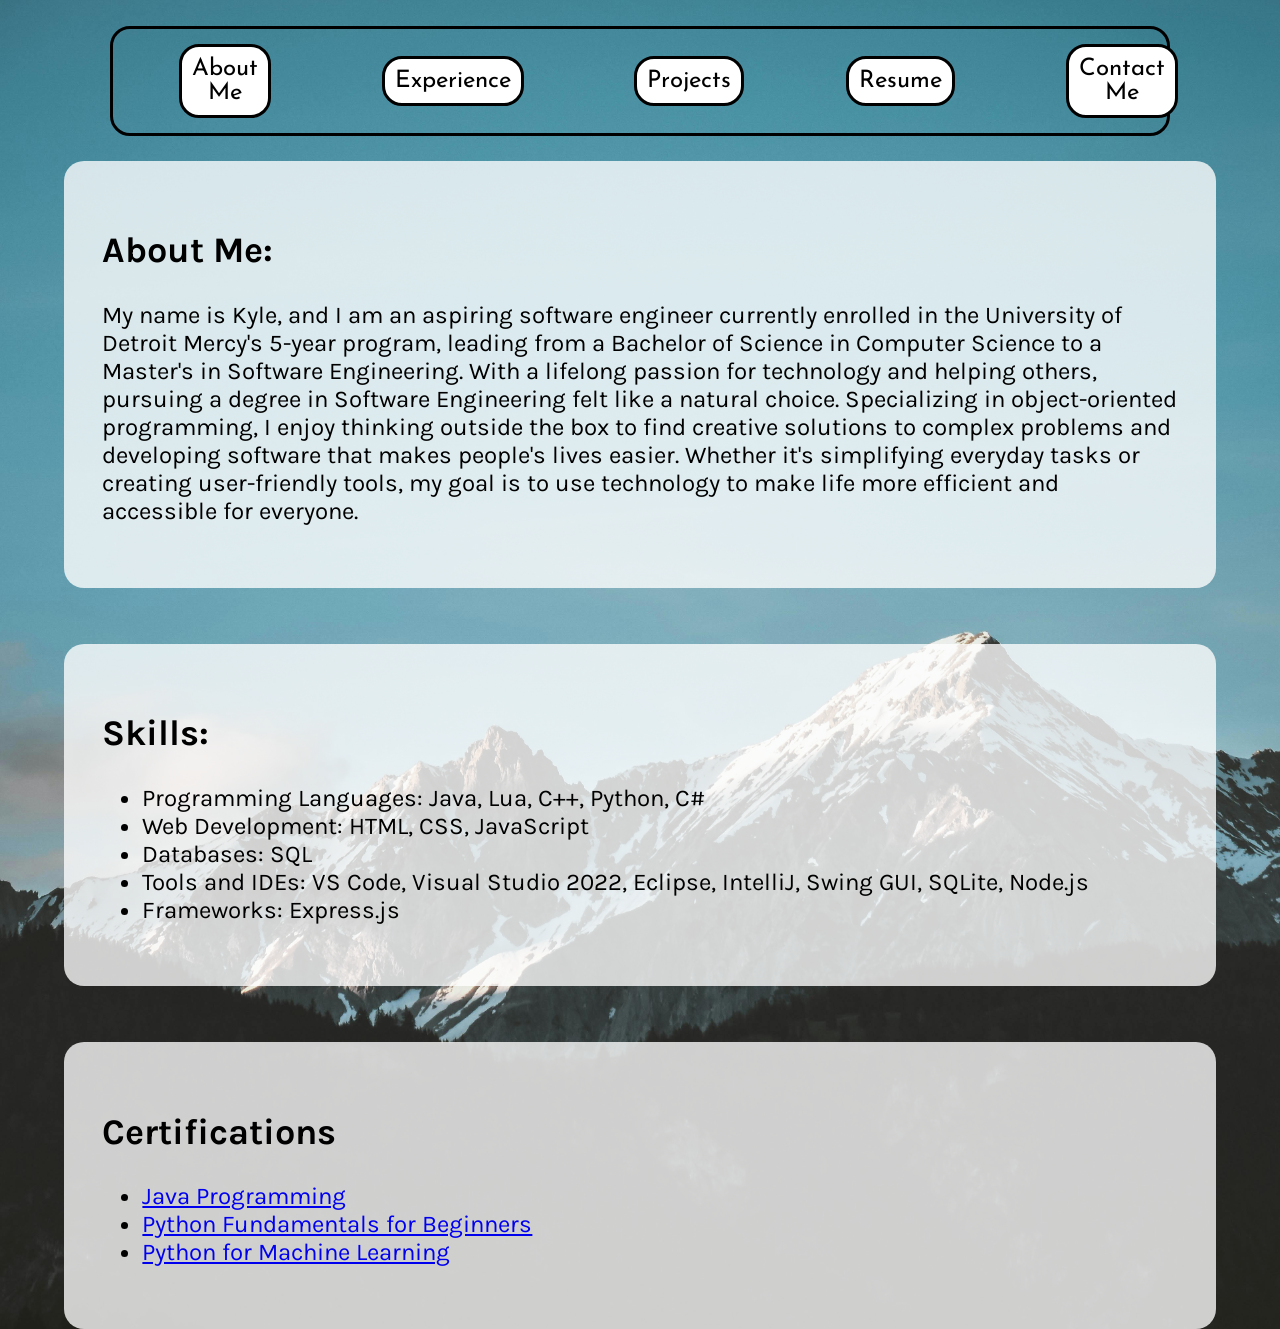
==== docs/index.html @ 84e95be5 "Updated skills section" ====
<!DOCTYPE html>
<html lang="en">
<head>
    <meta charset="UTF-8">
    <meta name="viewport" content="width=device-width, initial-scale=1.0">
    <title>Kyle Karasinski</title>
    <link rel="stylesheet" href="./CSS/formatting.css">

    <link rel="preconnect" href="https://fonts.googleapis.com">
    <link rel="preconnect" href="https://fonts.gstatic.com" crossorigin>
    <link href="https://fonts.googleapis.com/css2?family=Josefin+Sans:ital,wght@0,100..700;1,100..700&display=swap" rel="stylesheet">

    <link rel="preconnect" href="https://fonts.googleapis.com">
    <link rel="preconnect" href="https://fonts.gstatic.com" crossorigin>
    <link href="https://fonts.googleapis.com/css2?family=Karla:ital,wght@0,200..800;1,200..800&display=swap" rel="stylesheet">
</head>

    <body id="indexBody">

        <nav>
            <a id="fileLink" href="./index.html">About Me</a> &nbsp;
            <a id="fileLink" href="./HTML/experience.html">Experience</a> &nbsp;
            <a id="fileLink" href="./HTML/projects.html">Projects</a>
            <a id="fileLink" href="./HTML/resume.html">Resume</a> &nbsp;
            <a id="fileLink" href="./HTML/contact.html">Contact Me</a> &nbsp;
        </nav>

        <div id="aboutMe">
            <h2>About Me:</h2>
                <p id="aboutMeText">
                    My name is Kyle, and I am an aspiring software engineer currently enrolled in the University of Detroit Mercy's 5-year program,
                    leading from a Bachelor of Science in Computer Science to a Master's in Software Engineering. With a lifelong passion for technology
                    and helping others, pursuing a degree in Software Engineering felt like a natural choice. Specializing in object-oriented programming,
                    I enjoy thinking outside the box to find creative solutions to complex problems and developing software that makes people's lives easier. 
                    Whether it's simplifying everyday tasks or creating user-friendly tools, my goal is to use technology to make life more efficient and 
                    accessible for everyone.
                </p>
        </div>

        <br><br>

        <div id="skills">
            <h2>Skills:</h2>
                <ul>
                    <li>
                        Programming Languages: Java, Lua, C++, Python, C#
                    </li>
                    <li>
                        Web Development: HTML, CSS, JavaScript
                    </li>
                    <li>
                        Databases: SQL
                    </li>
                    <li>
                        Tools and IDEs: VS Code, Visual Studio 2022, Eclipse, IntelliJ, Swing GUI, SQLite, Node.js
                    </li>
                    <li>
                        Frameworks: Express.js
                    </li>
                </ul>
        </div>

        <br><br>

        <div id="certifications">
            <h2>Certifications</h2>
            <ul>
                <li><a href="./Assets/Documents/Certifications/Java Programming.pdf" target="_blank">Java Programming</a></li>
                <li><a href="./Assets/Documents/Certifications/Python - Fundamentals for Beginners.pdf" target="_blank">Python Fundamentals for Beginners</a></li>
                <li><a href="./Assets/Documents/Certifications/Python - Machine Learning.pdf" target="_blank">Python for Machine Learning</a></li>
            </ul>
        </div>

    </body>

</html>
---- docs/CSS/formatting.css ----
/* Body */
body {
    background-image: url('../Assets/Pictures/background.jpg');
    background-size: cover;
    background-position: center;
    font-family: 'Karla';
    font-size: 1.5rem;
    margin: 0;
    padding: 0;
}

/* Nav */
nav {
    font-family: 'Josefin Sans';
    width: 80%; /* Increase width for better responsiveness */
    text-align: center;
    border: 3px solid #000000;
    padding: 15px;
    margin: 2% auto; /* Center align the nav */
    border-radius: 20px;
    display: flex;           /* Enable flexbox layout */
    justify-content: space-evenly;  /* Evenly space the links */
    align-items: center;     /* Vertically center the links */
}

/* Links in nav */
#fileLink {
    border: 3px solid #000000;
    color: black;
    background-color: #ffffff;
    padding: 10px;
    margin-left: 5%;
    margin-right: 5%;
    border-radius: 20px;
    text-decoration: none;
    display: inline-block;   /* Make sure the links are inline elements */
}

/* Resume Section */
#resume {
    margin-left: 22.5%; /* Corrected margin */
}

#resume {
    width: 100%;         /* Makes the container take up full width of its parent */
    max-width: 1000px;   /* Ensures that the iframe doesn't get too large */
    margin: 0 auto;      /* Centers the container horizontally */
}

#resume iframe {
    width: 100%;         /* Makes the iframe take up the full width of its container */
    height: 100vh;       /* Makes the iframe height take up the full viewport height */
    border: none;        /* Removes the border around the iframe */
}

/* Video Element Styling */
video {
    width: 100%;        /* Make videos take up the full width of their container */
    max-width: 640px;   /* Set a max width to prevent videos from getting too large */
    height: auto;       /* Maintain aspect ratio */
    display: block;     /* Makes the video behave like a block-level element */
    margin-right: auto;    /* Center the video horizontally */
    border-radius: 10px; /* Optional: to add rounded corners to the video */
}


/* Main sections */
#contacts, #aboutMe, #skills, #certifications, #projects, #jobDesc {
    border-radius: 20px;
    background-color: rgba(255, 255, 255, 0.781);
    padding: 3%;
    margin-left: 5%; /* More margin for mobile */
    margin-right: 5%; /* More margin for mobile */
}

/* Media Queries for Mobile Devices */
@media screen and (max-width: 768px) {
    body {
        background-image: url('../Assets/Pictures/background.jpg');
        background-size: cover;
        background-position: center;
        font-family: 'Karla';
        font-size: 1.5rem;
        margin: 0;
        padding: 0;
    }

    /* Nav adjustments */
    nav {
        width: 95%; /* Use more width for smaller screens */
        margin-left: 2%;
        margin-right: 2%;
        flex-direction: column;  /* Stack the links vertically on small screens */
        align-items: flex-start; /* Align links to the left when stacked */
    }

    /* Adjust font size for readability */
    body {
        font-size: 1.2rem;
    }

    /* Make the sections more compact */
    #contacts, #aboutMe, #skills, #certifications, #projects, #jobDesc {
        margin-left: 5%;
        margin-right: 5%;
        padding: 4%;
    }

    /* Adjust links */
    #fileLink {
        padding: 8px;
        margin: 10px;
    }

    /* Adjust Resume Margin for Mobile */
    #resume {
        margin:0%;
    }
}
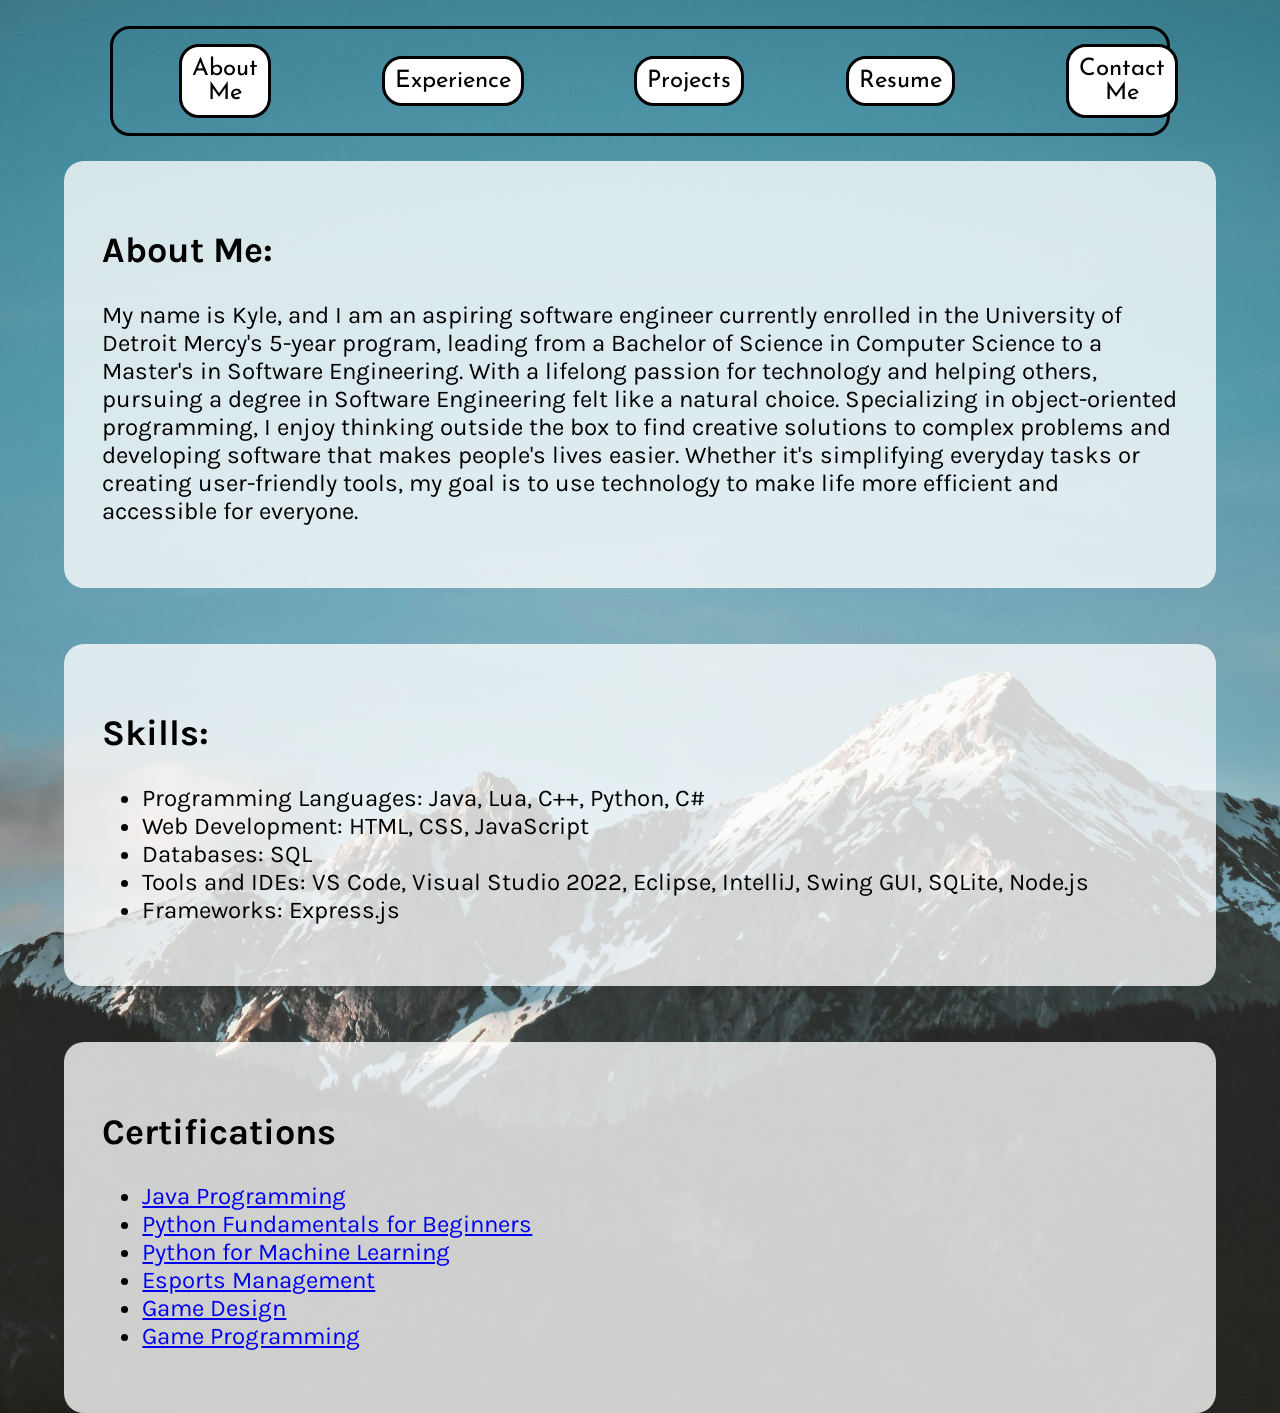
==== commit 399db993: "Fixed Certifications" ====
--- a/docs/index.html
+++ b/docs/index.html
@@ -68,6 +68,9 @@
                 <li><a href="./Assets/Documents/Certifications/Java Programming.pdf" target="_blank">Java Programming</a></li>
                 <li><a href="./Assets/Documents/Certifications/Python - Fundamentals for Beginners.pdf" target="_blank">Python Fundamentals for Beginners</a></li>
                 <li><a href="./Assets/Documents/Certifications/Python - Machine Learning.pdf" target="_blank">Python for Machine Learning</a></li>
+                <li><a href="./Assets/Documents/Certifications/HP - ESports Management.pdf" target="_blank">Esports Management</a></li>
+                <li><a href="./Assets/Documents/Certifications/HP - Game Design.pdf" target="_blank">Game Design</a></li>
+                <li><a href="./Assets/Documents/Certifications/HP - Game Programming.pdf" target="_blank">Game Programming</a></li>
             </ul>
         </div>
 
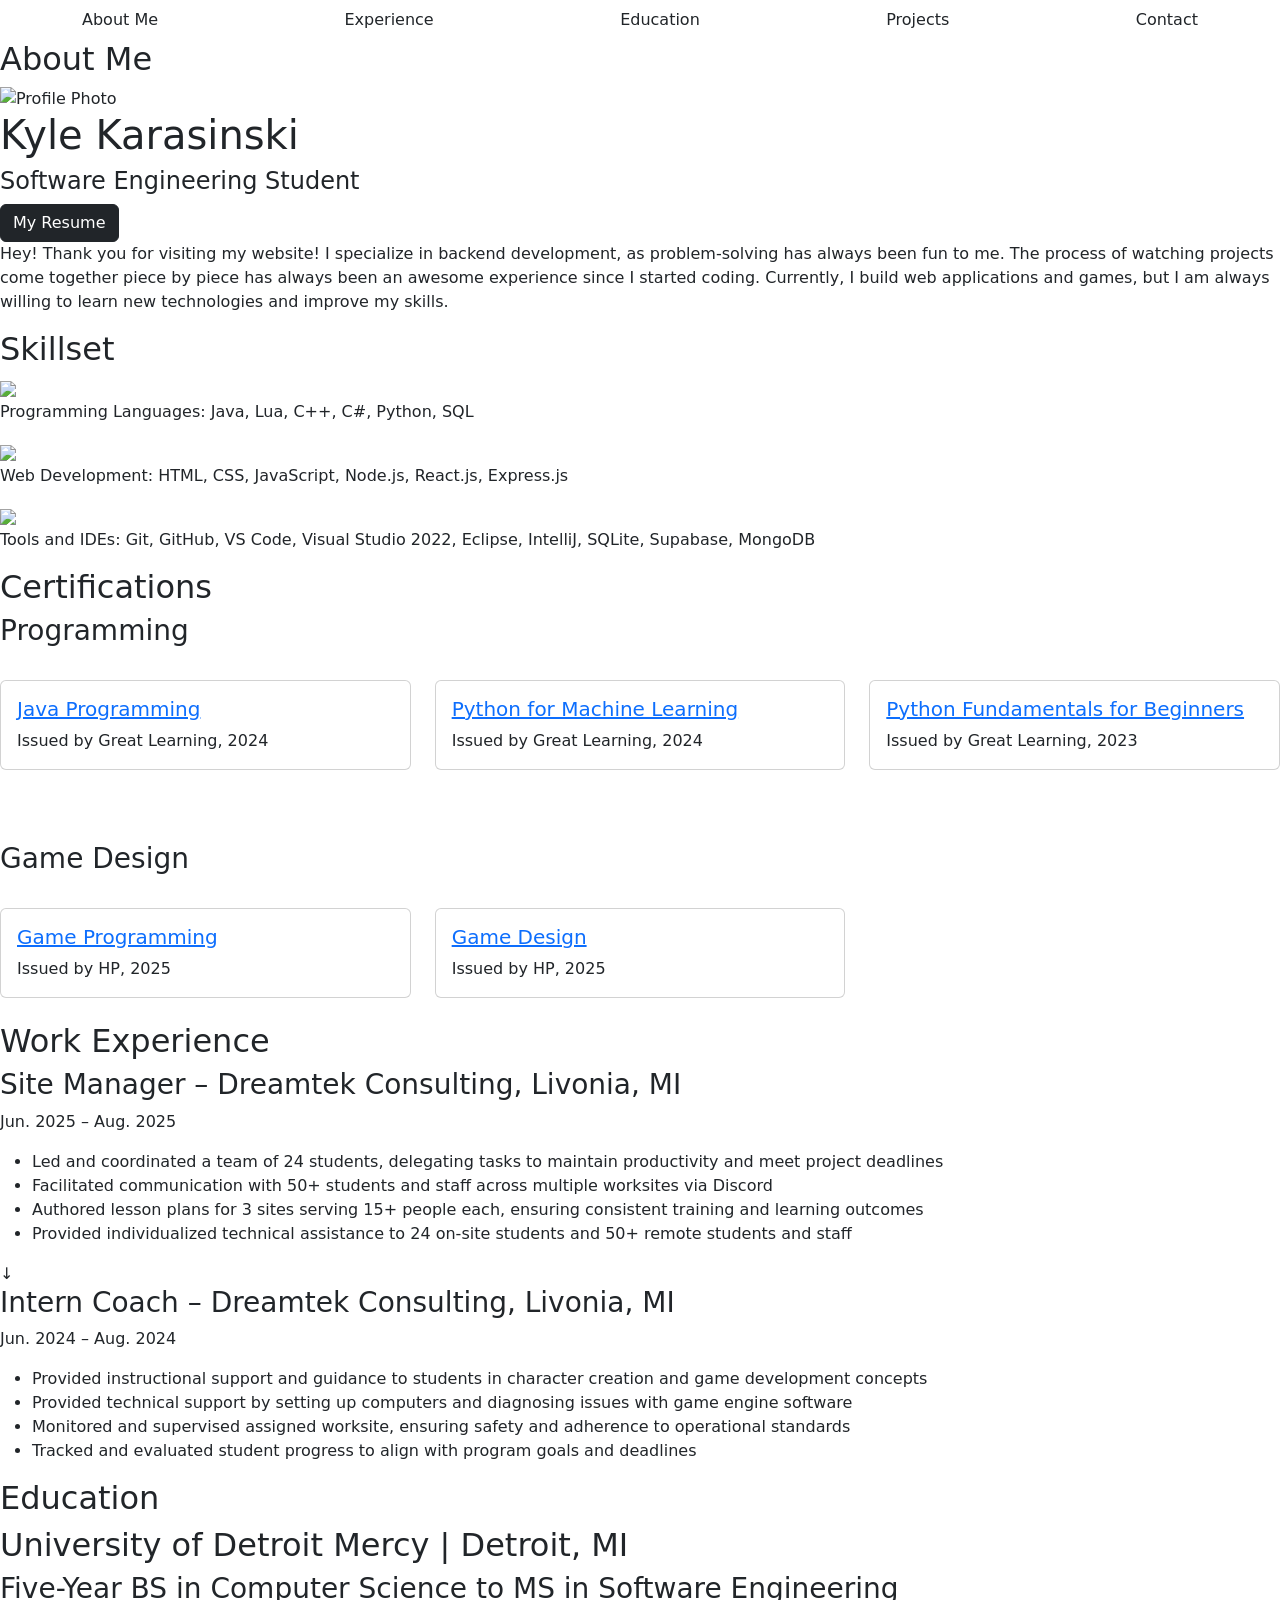
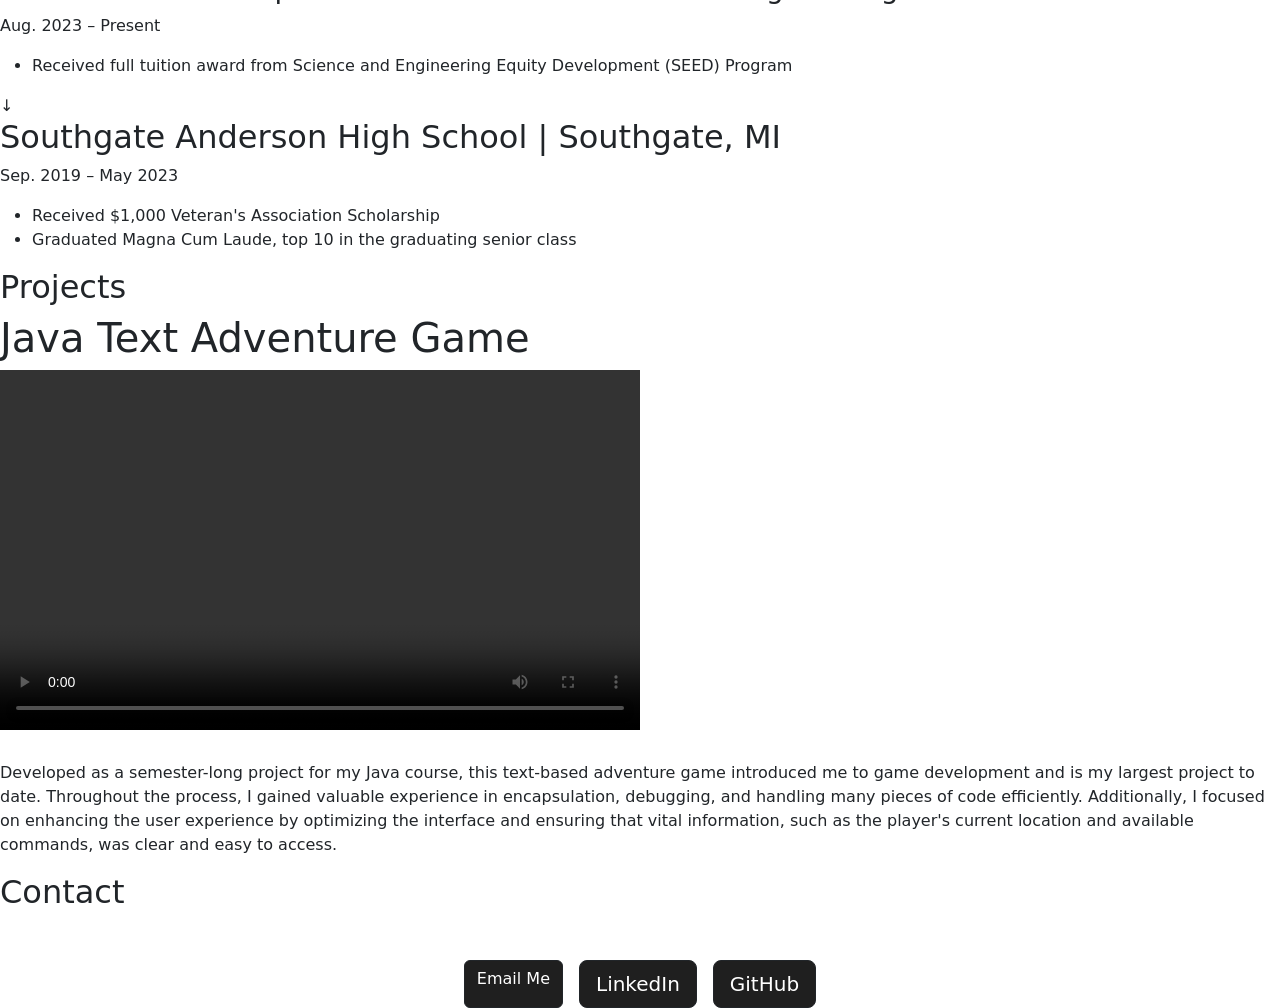
==== commit 41d02ed2: "updated index pos" ====
--- a/docs/index.html
+++ b/docs/index.html
@@ -1,79 +1,243 @@
-<!DOCTYPE html>
+<!doctype html>
 <html lang="en">
-<head>
-    <meta charset="UTF-8">
-    <meta name="viewport" content="width=device-width, initial-scale=1.0">
+  <head>
+    <meta charset="utf-8">
+    <meta name="viewport" content="width=device-width, initial-scale=1">
     <title>Kyle Karasinski</title>
-    <link rel="stylesheet" href="./CSS/formatting.css">
+
+    <link href="https://cdn.jsdelivr.net/npm/bootstrap@5.3.8/dist/css/bootstrap.min.css" rel="stylesheet">
+    <script src="https://cdn.jsdelivr.net/npm/bootstrap@5.3.8/dist/js/bootstrap.bundle.min.js"></script>
+ 
+    <link href="../CSS/style.css" rel="stylesheet">
+    <link href="../CSS/aboutme.css" rel="stylesheet">
+    <link href="../CSS/nav.css" rel="stylesheet">
+    <link href="../CSS/certifs.css" rel="stylesheet">
+    <link href="../CSS/experience.css" rel="stylesheet">
+    <link href="../CSS/projects.css" rel="stylesheet">
+    <link href="../CSS/education.css" rel="stylesheet">
+    <link href="../CSS/contact.css" rel="stylesheet">
 
     <link rel="preconnect" href="https://fonts.googleapis.com">
     <link rel="preconnect" href="https://fonts.gstatic.com" crossorigin>
-    <link href="https://fonts.googleapis.com/css2?family=Josefin+Sans:ital,wght@0,100..700;1,100..700&display=swap" rel="stylesheet">
-
-    <link rel="preconnect" href="https://fonts.googleapis.com">
-    <link rel="preconnect" href="https://fonts.gstatic.com" crossorigin>
-    <link href="https://fonts.googleapis.com/css2?family=Karla:ital,wght@0,200..800;1,200..800&display=swap" rel="stylesheet">
-</head>
-
-    <body id="indexBody">
-
-        <nav>
-            <a id="fileLink" href="./index.html">About Me</a> &nbsp;
-            <a id="fileLink" href="./HTML/experience.html">Experience</a> &nbsp;
-            <a id="fileLink" href="./HTML/projects.html">Projects</a>
-            <a id="fileLink" href="./HTML/resume.html">Resume</a> &nbsp;
-            <a id="fileLink" href="./HTML/contact.html">Contact Me</a> &nbsp;
+    <link href="https://fonts.googleapis.com/css2?family=Cabin:ital,wght@0,400..700;1,400..700&display=swap" rel="stylesheet">
+  </head>
+
+  <body>
+    <header>
+
+      <div id="navDiv">
+        <nav class="navbar">
+            <div class="container">
+                <a class="nav-link" href="#aboutMeDiv">About Me</a>
+                <a class="nav-link" href="#jobHeader">Experience</a>
+                <a class="nav-link" href="#educationHeader">Education</a>
+                <a class="nav-link" href="#projectsHeader">Projects</a>
+                <a class="nav-link" href="#contactHeader">Contact</a>
+            </div>
         </nav>
 
-        <div id="aboutMe">
-            <h2>About Me:</h2>
-                <p id="aboutMeText">
-                    My name is Kyle, and I am an aspiring software engineer currently enrolled in the University of Detroit Mercy's 5-year program,
-                    leading from a Bachelor of Science in Computer Science to a Master's in Software Engineering. With a lifelong passion for technology
-                    and helping others, pursuing a degree in Software Engineering felt like a natural choice. Specializing in object-oriented programming,
-                    I enjoy thinking outside the box to find creative solutions to complex problems and developing software that makes people's lives easier. 
-                    Whether it's simplifying everyday tasks or creating user-friendly tools, my goal is to use technology to make life more efficient and 
-                    accessible for everyone.
-                </p>
-        </div>
-
-        <br><br>
-
-        <div id="skills">
-            <h2>Skills:</h2>
-                <ul>
-                    <li>
-                        Programming Languages: Java, Lua, C++, Python, C#
-                    </li>
-                    <li>
-                        Web Development: HTML, CSS, JavaScript
-                    </li>
-                    <li>
-                        Databases: SQL
-                    </li>
-                    <li>
-                        Tools and IDEs: VS Code, Visual Studio 2022, Eclipse, IntelliJ, Swing GUI, SQLite, Node.js
-                    </li>
-                    <li>
-                        Frameworks: Express.js
-                    </li>
-                </ul>
-        </div>
-
-        <br><br>
-
-        <div id="certifications">
-            <h2>Certifications</h2>
-            <ul>
-                <li><a href="./Assets/Documents/Certifications/Java Programming.pdf" target="_blank">Java Programming</a></li>
-                <li><a href="./Assets/Documents/Certifications/Python - Fundamentals for Beginners.pdf" target="_blank">Python Fundamentals for Beginners</a></li>
-                <li><a href="./Assets/Documents/Certifications/Python - Machine Learning.pdf" target="_blank">Python for Machine Learning</a></li>
-                <li><a href="./Assets/Documents/Certifications/HP - ESports Management.pdf" target="_blank">Esports Management</a></li>
-                <li><a href="./Assets/Documents/Certifications/HP - Game Design.pdf" target="_blank">Game Design</a></li>
-                <li><a href="./Assets/Documents/Certifications/HP - Game Programming.pdf" target="_blank">Game Programming</a></li>
-            </ul>
-        </div>
-
-    </body>
-
+      </div>
+    </header>
+
+    <div id="aboutMeDiv">
+        <h2 id="aboutMeHeader" class="sectionHeader">About Me</h2>
+            <div class="profile">
+                <img src="../Assets/Images/sparkz_pika_pfp.jpg" alt="Profile Photo" class="profile-img">
+
+                <div class="profile-info">
+                    <div class="profile-text">
+                        <h1>Kyle Karasinski</h1>
+                        <h4>Software Engineering Student</h4>
+                    </div>
+                    <div class="profile-button">
+                        <a href="../Assets/Documents/Kyle Karasinski - Resume.pdf" class="btn btn-dark" target="_blank">My Resume</a>
+                    </div>
+                </div>
+            </div>
+
+
+        <p class="bio">
+            Hey! Thank you for visiting my website! I specialize in backend development, as problem-solving has always been fun to me. The process of
+            watching projects come together piece by piece has always been an awesome experience since I started coding. Currently, I build web applications and games,
+            but I am always willing to learn new technologies and improve my skills.
+        </p>
+
+        <h2 class="subHeader">Skillset</h2>
+
+        <div id="skillsDiv">
+
+            <div class="skill">
+                <div class="clipart-circle">
+                    <img src="../Assets/Images/pc.svg" class="clipart-img">
+                </div>
+                <div class="skill-text">
+                    <p>Programming Languages: Java, Lua, C++, C#, Python, SQL</p>
+                </div>
+            </div>
+
+            <div class="skill">
+                <div class="clipart-circle">
+                    <img src="../Assets/Images/monitor.svg" class="clipart-img">
+                </div>
+                <div class="skill-text">
+                    <p>Web Development: HTML, CSS, JavaScript, Node.js, React.js, Express.js</p>
+                </div>
+            </div>
+
+            <div class="skill">
+                <div class="clipart-circle">
+                    <img src="../Assets/Images/tools.svg" class="clipart-img">
+                </div>
+                <div class="skill-text">
+                    <p>Tools and IDEs: Git, GitHub, VS Code, Visual Studio 2022, Eclipse, IntelliJ, SQLite, Supabase, MongoDB</p>
+                </div>
+            </div>
+
+        </div>
+
+        <h2 class="subHeader">Certifications</h2>
+
+        <div id="certifsDiv">
+          <h3>Programming</h3>
+          <br>
+          <div class="row">
+          <div class="col-md-4 mb-4">
+              <div class="card">
+              <div class="card-body">
+                  <h5 class="card-title"><a id="certLink" href="../Assets/Documents/Certifications/Java Programming.pdf">Java Programming</a></h5>
+                  <p class="card-text">Issued by Great Learning, 2024</p>
+              </div>
+              </div>
+          </div>
+          
+          <div class="col-md-4 mb-4">
+              <div class="card">
+              <div class="card-body">
+                  <h5 class="card-title"><a id="certLink" href="../Assets/Documents/Certifications/Python - Machine Learning.pdf">Python for Machine Learning</a></h5>
+                  <p class="card-text">Issued by Great Learning, 2024</p>
+              </div>
+              </div>
+          </div>
+
+          <div class="col-md-4 mb-4">
+              <div class="card">
+              <div class="card-body">
+                  <h5 class="card-title"><a id="certLink" href="../Assets/Documents/Certifications/Python - Fundamentals for Beginners.pdf">Python Fundamentals for Beginners</a></h5>
+                  <p class="card-text">Issued by Great Learning, 2023</p>
+              </div>
+              </div>
+          </div>
+          </div>
+
+          <br><br>
+          
+          <h3>Game Design</h3>
+          <br>
+          <div class="row">
+          <div class="col-md-4 mb-4">
+              <div class="card">
+              <div class="card-body">
+                  <h5 class="card-title"><a id="certLink" href="../Assets/Documents/Certifications/HP - Game Programming.pdf">Game Programming</a></h5>
+                  <p class="card-text">Issued by HP, 2025</p>
+              </div>
+              </div>
+          </div>
+
+          <div class="col-md-4 mb-4">
+              <div class="card">
+              <div class="card-body">
+                  <h5 class="card-title"><a id="certLink" href="../Assets/Documents/Certifications/HP - Game Design.pdf">Game Design</a></h5>
+                  <p class="card-text">Issued by HP, 2025</p>
+              </div>
+              </div>
+          </div>
+
+          </div>
+      </div>
+
+      <h2 id="jobHeader" class="sectionHeader">Work Experience</h2>
+       <div id="jobsTimeline">
+
+            <div class="job">
+                <h3>Site Manager – Dreamtek Consulting, Livonia, MI</h3>
+                <p class="job-date">Jun. 2025 – Aug. 2025</p>
+                <ul>
+                <li>Led and coordinated a team of 24 students, delegating tasks to maintain productivity and meet project deadlines</li>
+                <li>Facilitated communication with 50+ students and staff across multiple worksites via Discord</li>
+                <li>Authored lesson plans for 3 sites serving 15+ people each, ensuring consistent training and learning outcomes</li>
+                <li>Provided individualized technical assistance to 24 on-site students and 50+ remote students and staff</li>
+                </ul>
+            </div>
+            <div class="arrow">↓</div>
+
+            <div class="job">
+                <h3>Intern Coach – Dreamtek Consulting, Livonia, MI</h3>
+                <p class="job-date">Jun. 2024 – Aug. 2024</p>
+                <ul>
+                <li>Provided instructional support and guidance to students in character creation and game development concepts</li>
+                <li>Provided technical support by setting up computers and diagnosing issues with game engine software</li>
+                <li>Monitored and supervised assigned worksite, ensuring safety and adherence to operational standards</li>
+                <li>Tracked and evaluated student progress to align with program goals and deadlines</li>
+                </ul>
+            </div>
+
+        </div>
+
+        <h2 id="educationHeader" class="sectionHeader">Education</h2>
+       <div id="educationTimeline">
+            <div class="school">
+                <h2>University of Detroit Mercy | Detroit, MI</h2>
+                <h3>Five-Year BS in Computer Science to MS in Software Engineering</h3>
+                <p class="education-date">Aug. 2023 – Present</p>
+                <ul>
+                    <li>Received full tuition award from Science and Engineering Equity Development (SEED) Program</li>
+                </ul>
+            </div>
+            <div class="arrow">↓</div>
+
+            <div class="school">
+                <h2>Southgate Anderson High School | Southgate, MI</h2>
+                <p class="education-date">Sep. 2019 – May 2023</p>
+                <ul>
+                    <li>Received $1,000 Veteran's Association Scholarship</li>
+                    <li>Graduated Magna Cum Laude, top 10 in the graduating senior class</li>
+                </ul>
+            </div>
+        </div>
+
+    </div>
+
+    <h2 id="projectsHeader" class="sectionHeader">Projects</h2>
+        
+    <div id="projectsDiv">
+        <div class="project">
+        <h1 class="subHeader">Java Text Adventure Game</h1>
+            <video width="640" height="360" controls>
+                <source src="../Assets/Videos/Text-Based Adventure Game Demo (Using Swing GUI).mp4" type="video/mp4">
+                Your browser does not support the video tag.
+            </video>
+            
+            <br><br>
+            <p>
+                Developed as a semester-long project for my Java course, this text-based adventure game introduced me to game development and is my 
+                largest project to date. Throughout the process, I gained valuable experience in encapsulation, debugging, and handling many pieces of code efficiently. 
+                Additionally, I focused on enhancing the user experience by optimizing the interface and ensuring that vital information, such as the player's current location
+                and available commands, was clear and easy to access.
+            </p>
+
+        </div>
+
+    </div>
+
+    <h2 id="contactHeader" class="sectionHeader">Contact</h2>
+
+    <div id="contactDiv" class="container mt-5">
+        <div class="d-flex flex-wrap gap-3 mt-3 justify-content-center">
+            <a style="background-color: #1f1f1f;" href="mailto:karasinskikyle@gmail.com" class="btn btn-dark dtn-lg" target="_blank">Email Me</a>
+            <a style="background-color: #1f1f1f;" href="https://www.linkedin.com/in/kyle-karasinski" class="btn btn-dark btn-lg" target="_blank">LinkedIn</a>
+            <a style="background-color: #1f1f1f;" href="https://github.com/kylekarasinski" class="btn btn-dark btn-lg" target="_blank">GitHub</a>
+        </div>
+    </div>
+
+  </body>
 </html>
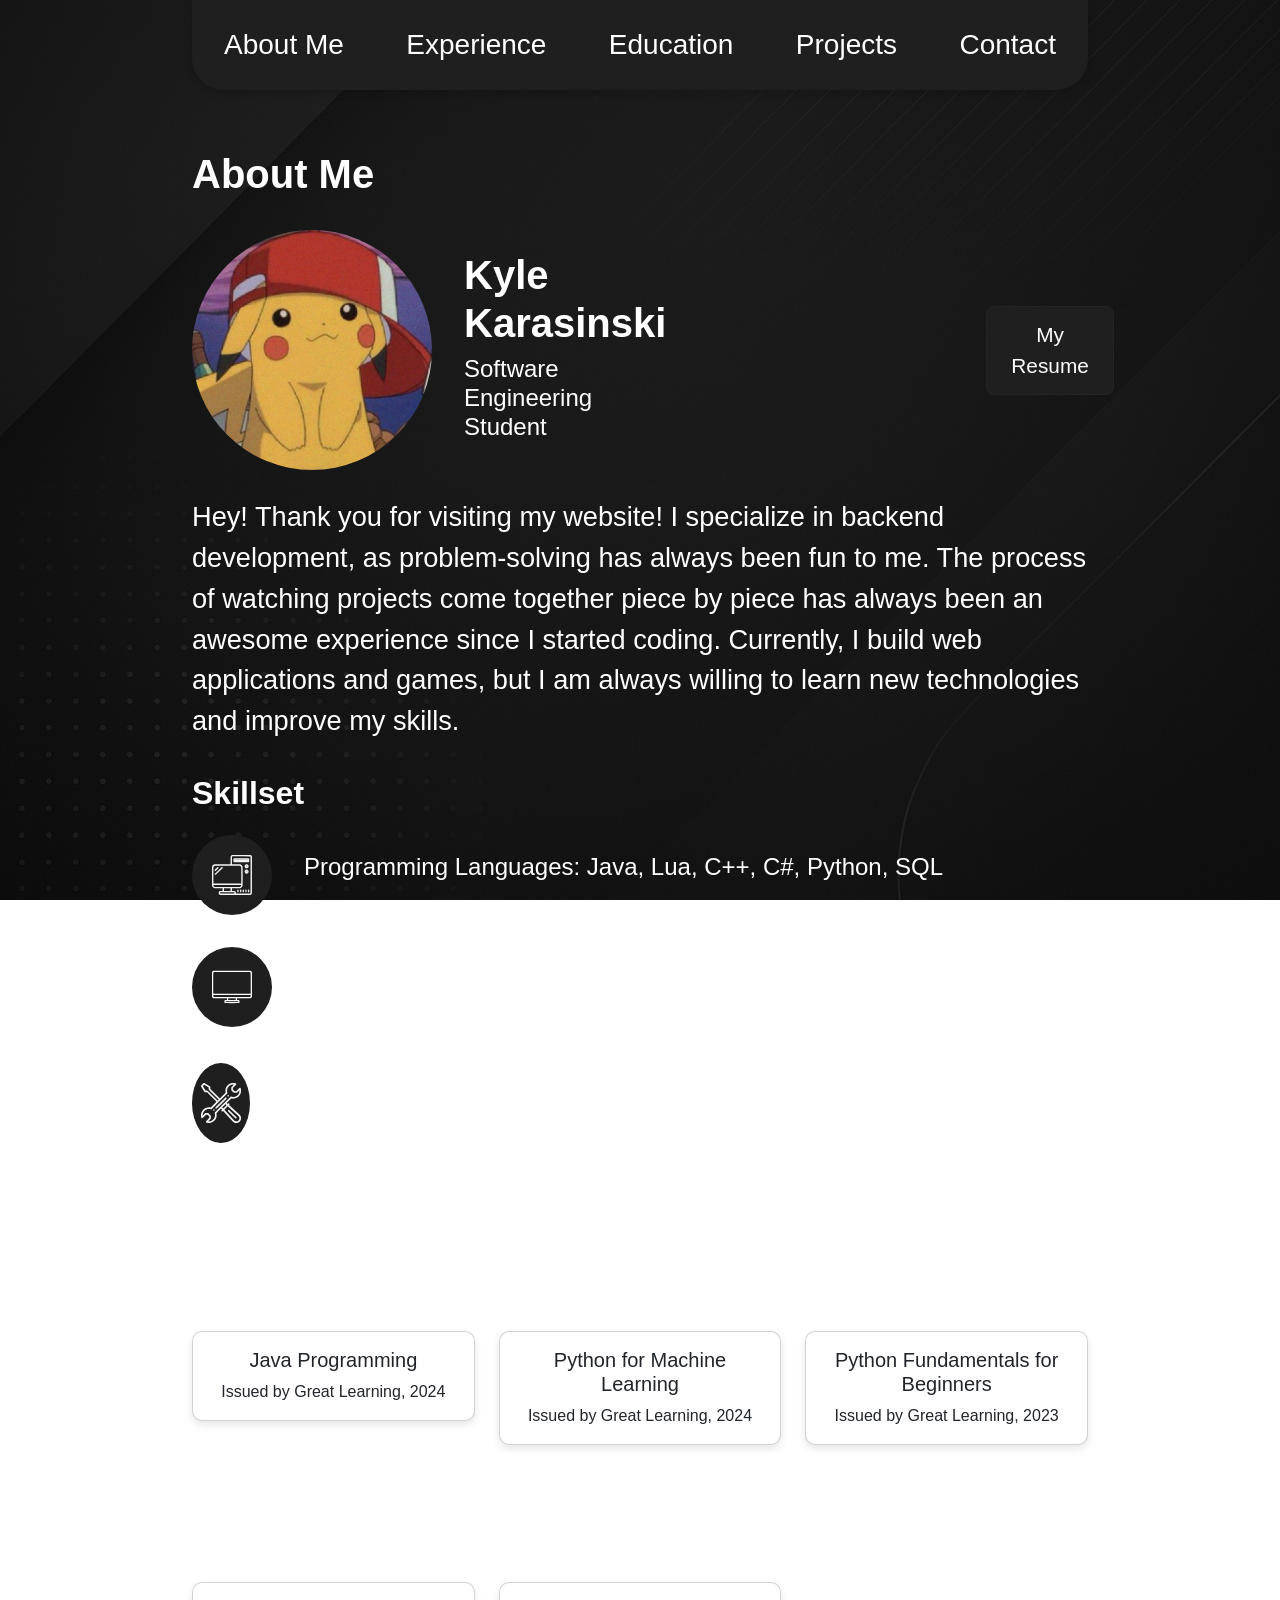
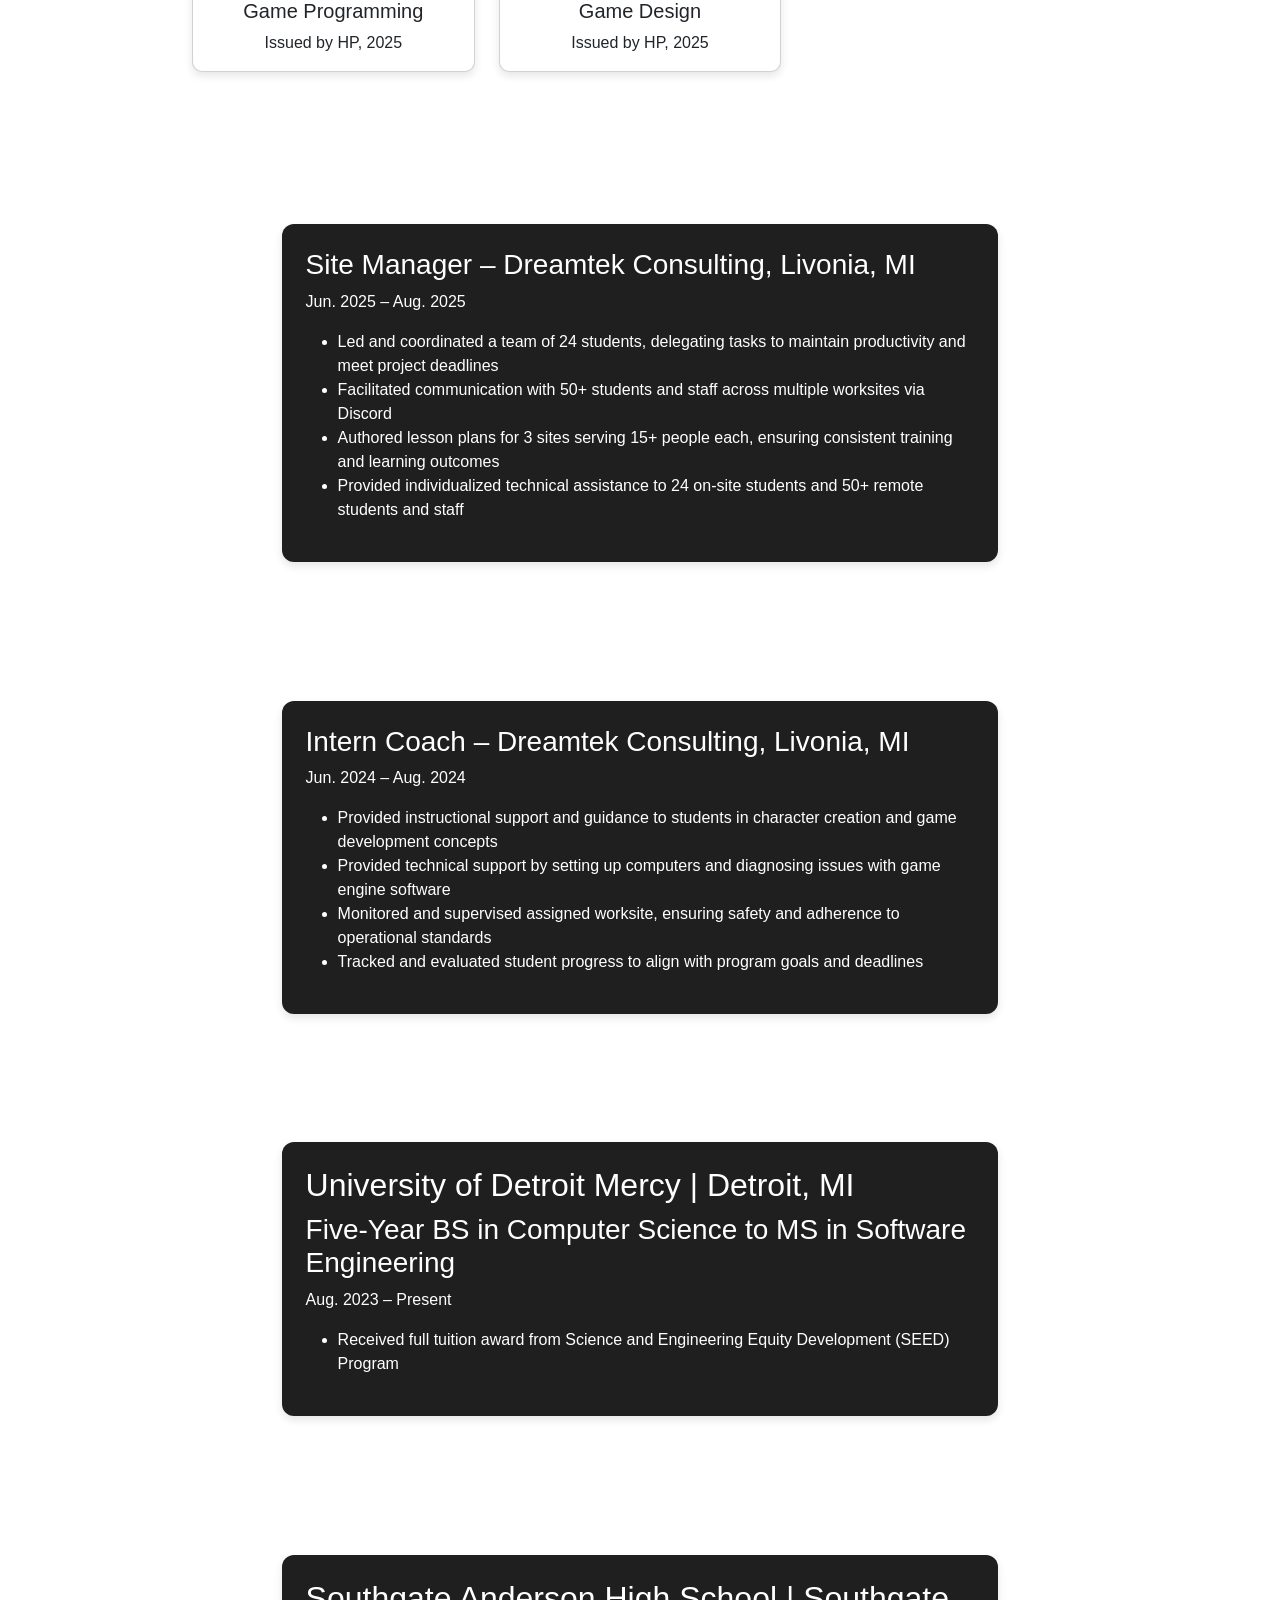
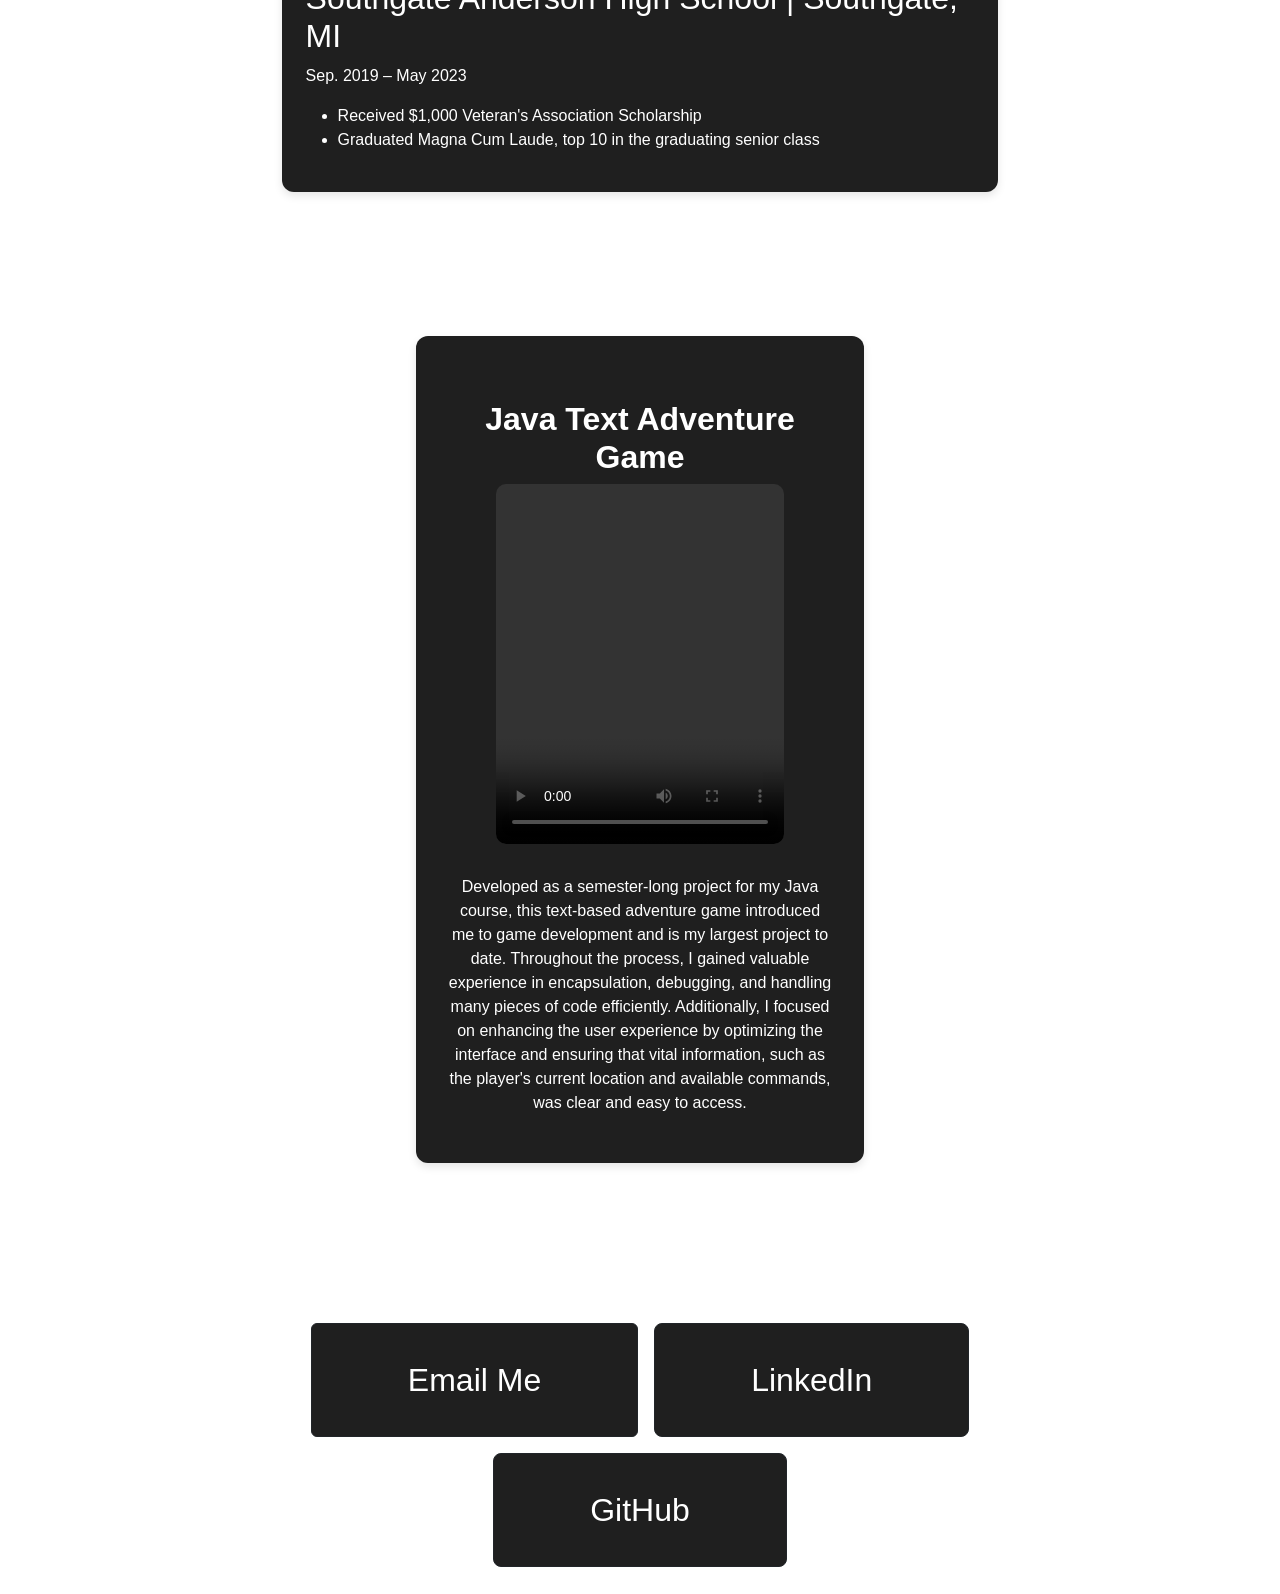
==== commit 7037d1b7: "Fixed pathing issues" ====
--- a/docs/index.html
+++ b/docs/index.html
@@ -8,14 +8,14 @@
     <link href="https://cdn.jsdelivr.net/npm/bootstrap@5.3.8/dist/css/bootstrap.min.css" rel="stylesheet">
     <script src="https://cdn.jsdelivr.net/npm/bootstrap@5.3.8/dist/js/bootstrap.bundle.min.js"></script>
  
-    <link href="../CSS/style.css" rel="stylesheet">
-    <link href="../CSS/aboutme.css" rel="stylesheet">
-    <link href="../CSS/nav.css" rel="stylesheet">
-    <link href="../CSS/certifs.css" rel="stylesheet">
-    <link href="../CSS/experience.css" rel="stylesheet">
-    <link href="../CSS/projects.css" rel="stylesheet">
-    <link href="../CSS/education.css" rel="stylesheet">
-    <link href="../CSS/contact.css" rel="stylesheet">
+    <link href="./CSS/style.css" rel="stylesheet">
+    <link href="./CSS/aboutme.css" rel="stylesheet">
+    <link href="./CSS/nav.css" rel="stylesheet">
+    <link href="./CSS/certifs.css" rel="stylesheet">
+    <link href="./CSS/experience.css" rel="stylesheet">
+    <link href="./CSS/projects.css" rel="stylesheet">
+    <link href="./CSS/education.css" rel="stylesheet">
+    <link href="./CSS/contact.css" rel="stylesheet">
 
     <link rel="preconnect" href="https://fonts.googleapis.com">
     <link rel="preconnect" href="https://fonts.gstatic.com" crossorigin>
@@ -42,7 +42,7 @@
     <div id="aboutMeDiv">
         <h2 id="aboutMeHeader" class="sectionHeader">About Me</h2>
             <div class="profile">
-                <img src="../Assets/Images/sparkz_pika_pfp.jpg" alt="Profile Photo" class="profile-img">
+                <img src="./Assets/Images/sparkz_pika_pfp.jpg" alt="Profile Photo" class="profile-img">
 
                 <div class="profile-info">
                     <div class="profile-text">
@@ -50,7 +50,7 @@
                         <h4>Software Engineering Student</h4>
                     </div>
                     <div class="profile-button">
-                        <a href="../Assets/Documents/Kyle Karasinski - Resume.pdf" class="btn btn-dark" target="_blank">My Resume</a>
+                        <a href="./Assets/Documents/Kyle Karasinski - Resume.pdf" class="btn btn-dark" target="_blank">My Resume</a>
                     </div>
                 </div>
             </div>
@@ -68,7 +68,7 @@
 
             <div class="skill">
                 <div class="clipart-circle">
-                    <img src="../Assets/Images/pc.svg" class="clipart-img">
+                    <img src="./Assets/Images/pc.svg" class="clipart-img">
                 </div>
                 <div class="skill-text">
                     <p>Programming Languages: Java, Lua, C++, C#, Python, SQL</p>
@@ -77,7 +77,7 @@
 
             <div class="skill">
                 <div class="clipart-circle">
-                    <img src="../Assets/Images/monitor.svg" class="clipart-img">
+                    <img src="./Assets/Images/monitor.svg" class="clipart-img">
                 </div>
                 <div class="skill-text">
                     <p>Web Development: HTML, CSS, JavaScript, Node.js, React.js, Express.js</p>
@@ -86,7 +86,7 @@
 
             <div class="skill">
                 <div class="clipart-circle">
-                    <img src="../Assets/Images/tools.svg" class="clipart-img">
+                    <img src="./Assets/Images/tools.svg" class="clipart-img">
                 </div>
                 <div class="skill-text">
                     <p>Tools and IDEs: Git, GitHub, VS Code, Visual Studio 2022, Eclipse, IntelliJ, SQLite, Supabase, MongoDB</p>
@@ -104,7 +104,7 @@
           <div class="col-md-4 mb-4">
               <div class="card">
               <div class="card-body">
-                  <h5 class="card-title"><a id="certLink" href="../Assets/Documents/Certifications/Java Programming.pdf">Java Programming</a></h5>
+                  <h5 class="card-title"><a id="certLink" href="./Assets/Documents/Certifications/Java Programming.pdf">Java Programming</a></h5>
                   <p class="card-text">Issued by Great Learning, 2024</p>
               </div>
               </div>
@@ -113,7 +113,7 @@
           <div class="col-md-4 mb-4">
               <div class="card">
               <div class="card-body">
-                  <h5 class="card-title"><a id="certLink" href="../Assets/Documents/Certifications/Python - Machine Learning.pdf">Python for Machine Learning</a></h5>
+                  <h5 class="card-title"><a id="certLink" href="./Assets/Documents/Certifications/Python - Machine Learning.pdf">Python for Machine Learning</a></h5>
                   <p class="card-text">Issued by Great Learning, 2024</p>
               </div>
               </div>
@@ -122,7 +122,7 @@
           <div class="col-md-4 mb-4">
               <div class="card">
               <div class="card-body">
-                  <h5 class="card-title"><a id="certLink" href="../Assets/Documents/Certifications/Python - Fundamentals for Beginners.pdf">Python Fundamentals for Beginners</a></h5>
+                  <h5 class="card-title"><a id="certLink" href="./Assets/Documents/Certifications/Python - Fundamentals for Beginners.pdf">Python Fundamentals for Beginners</a></h5>
                   <p class="card-text">Issued by Great Learning, 2023</p>
               </div>
               </div>
@@ -137,7 +137,7 @@
           <div class="col-md-4 mb-4">
               <div class="card">
               <div class="card-body">
-                  <h5 class="card-title"><a id="certLink" href="../Assets/Documents/Certifications/HP - Game Programming.pdf">Game Programming</a></h5>
+                  <h5 class="card-title"><a id="certLink" href="./Assets/Documents/Certifications/HP - Game Programming.pdf">Game Programming</a></h5>
                   <p class="card-text">Issued by HP, 2025</p>
               </div>
               </div>
@@ -146,7 +146,7 @@
           <div class="col-md-4 mb-4">
               <div class="card">
               <div class="card-body">
-                  <h5 class="card-title"><a id="certLink" href="../Assets/Documents/Certifications/HP - Game Design.pdf">Game Design</a></h5>
+                  <h5 class="card-title"><a id="certLink" href="./Assets/Documents/Certifications/HP - Game Design.pdf">Game Design</a></h5>
                   <p class="card-text">Issued by HP, 2025</p>
               </div>
               </div>
@@ -213,7 +213,7 @@
         <div class="project">
         <h1 class="subHeader">Java Text Adventure Game</h1>
             <video width="640" height="360" controls>
-                <source src="../Assets/Videos/Text-Based Adventure Game Demo (Using Swing GUI).mp4" type="video/mp4">
+                <source src="./Assets/Videos/Text-Based Adventure Game Demo (Using Swing GUI).mp4" type="video/mp4">
                 Your browser does not support the video tag.
             </video>
             
--- a/docs/CSS/style.css
+++ b/docs/CSS/style.css
@@ -0,0 +1,51 @@
+body {
+    font-family: "Cabin", sans-serif;
+    color: white;
+    background-image: url("../Assets/Images/bg.png");
+    background-size: cover;
+    background-repeat: no-repeat;
+    background-attachment: fixed;
+    background-position: center;
+    margin-left: 15%;
+    margin-right: 15%;
+}
+
+.sectionHeader {
+    font-size: 2.5rem;
+    font-weight: 700;
+    margin-top: 3rem;
+    margin-bottom: 2rem;
+}
+
+.subHeader {
+    font-size: 2rem;
+    font-weight: 600;
+    margin-top: 2rem;
+}
+
+.profile-button .btn {
+    transition: all 0.3s ease;
+    border-radius: 0.5rem;
+    padding: 0.75rem 1.5rem;
+}
+
+.profile-button .btn:hover {
+    transform: scale(1.1);
+    background-color: #1f1f1f;
+    color: white;
+}
+
+.clipart-circle {
+    width: 80px;
+    height: 80px;
+    border-radius: 50%;
+    background-color: #1f1f1f;
+    display: flex;
+    justify-content: center;
+    align-items: center;
+}
+
+.clipart-img {
+    width: 40px;
+    height: 40px;
+}
--- a/docs/CSS/aboutme.css
+++ b/docs/CSS/aboutme.css
@@ -0,0 +1,78 @@
+#aboutMeDiv {
+    padding-top: 2.5%;
+}
+
+.profile {
+    display: flex;
+    align-items: center;
+    gap: 2rem;
+}
+
+.profile-img {
+    width: 15rem;
+    height: 15rem;
+    border-radius: 50%;
+    object-fit: cover;
+}
+
+.profile-info {
+    display: flex;
+    align-items: center;
+    gap: 20rem;
+}
+
+.profile-text {
+    display: flex;
+    flex-direction: column;
+}
+
+.profile-text h1 {
+    font-size: 2.5rem;
+    font-weight: 700;
+}
+
+.profile-text h4 {
+    font-size: 1.5rem;
+    font-weight: 500;
+    color: #ffffff;
+}
+
+.profile-button a {
+    font-size: 1.3rem;
+    padding: 0.75rem 1.5rem;
+    background-color: #1f1f1f;
+}
+
+.bio {
+    padding-top: 3%;
+    font-size: 1.7rem;
+}
+
+#skillsDiv {
+    margin-top: 2.5%;
+    display: flex;
+    flex-direction: column;
+    gap: 2rem;
+    align-items: flex-start;
+}
+
+.skill {
+    display: flex;
+    align-items: center;
+    gap: 2rem;
+    font-size: 1.5rem;
+}
+
+#certifsDiv {
+    margin-top: 3rem;
+    text-align: center;
+}
+
+#certLink {
+    text-decoration: none;
+    color: #212529;
+}
+
+#certLink:hover {
+    text-decoration: underline;
+}
--- a/docs/CSS/nav.css
+++ b/docs/CSS/nav.css
@@ -0,0 +1,27 @@
+#navDiv {
+    background-color: #1f1f1f;
+    padding: 1rem 0;
+    position: fixed;
+    top: 0;
+    width: 70%;
+    z-index: 1000;
+    border-radius: 0 0 2rem 2rem;
+    box-shadow: 0 2px 10px rgba(0, 0, 0, 0.2);
+}
+
+.nav-link {
+    color: white !important;
+    font-size: 1.75rem;
+    margin: 0 1.25rem;
+    text-decoration: none;
+    transition: color 0.3s ease, transform 0.2s ease;
+}
+
+.nav-link:hover {
+    color: #adb5bd !important;
+    transform: scale(1.15);
+}
+
+body {
+    padding-top: 80px;
+}
--- a/docs/CSS/experience.css
+++ b/docs/CSS/experience.css
@@ -0,0 +1,29 @@
+.arrow {
+    padding-bottom: 3%;
+}
+
+.card {
+    border-radius: 10px;
+    box-shadow: 0 4px 8px rgba(0,0,0,0.1);
+    transition: transform 0.3s;
+}
+
+.card:hover {
+    transform: translateY(-5px);
+}
+
+#jobsTimeline {
+    display: flex;
+    flex-direction: column;
+    align-items: center;
+    gap: 2rem;
+    margin-top: 2rem;
+}
+
+.job {
+    background-color: #1f1f1f;
+    border-radius: 12px;
+    padding: 1.5rem;
+    width: 80%;
+    box-shadow: 0 4px 8px rgba(0,0,0,0.1);
+}
--- a/docs/CSS/projects.css
+++ b/docs/CSS/projects.css
@@ -0,0 +1,22 @@
+#projectsDiv {
+    display: flex;
+    flex-direction: column;
+    align-items: center;
+    gap: 3rem;
+    margin-top: 3rem;
+}
+
+.project {
+    width: 50%;
+    text-align: center;
+    background-color: #1f1f1f;
+    border-radius: 12px;
+    padding: 2rem;
+    box-shadow: 0 4px 8px rgba(0,0,0,0.1);
+}
+
+.project video {
+    border-radius: 10px;
+    width: 75%;
+    max-width: 640px;
+}
--- a/docs/CSS/education.css
+++ b/docs/CSS/education.css
@@ -0,0 +1,25 @@
+#educationTimeline {
+    display: flex;
+    flex-direction: column;
+    align-items: center;
+    gap: 2rem;
+    margin-top: 2rem;
+}
+
+.school {
+    background-color: #1f1f1f;
+    border-radius: 12px;
+    padding: 1.5rem;
+    width: 80%;
+    box-shadow: 0 4px 8px rgba(0,0,0,0.1);
+}
+
+.education-date {
+    color: #ffffff;
+    font-weight: 500;
+}
+
+.arrow {
+    font-size: 2rem;
+    color: #ffffff;
+}
--- a/docs/CSS/contact.css
+++ b/docs/CSS/contact.css
@@ -0,0 +1,21 @@
+#contactDiv {
+    display: flex;
+    justify-content: center;
+    align-items: center;
+    margin-top: 2rem;
+    margin-bottom: 3%;
+}
+
+#contactDiv .btn {
+    font-size: 2rem;
+    padding: 2rem 6rem;
+    transition: all .3 ease;
+}
+
+#contactDiv .btn:hover {
+    transform: scale(1.1);
+}
+
+#contactDiv a {
+    text-decoration: none;
+}
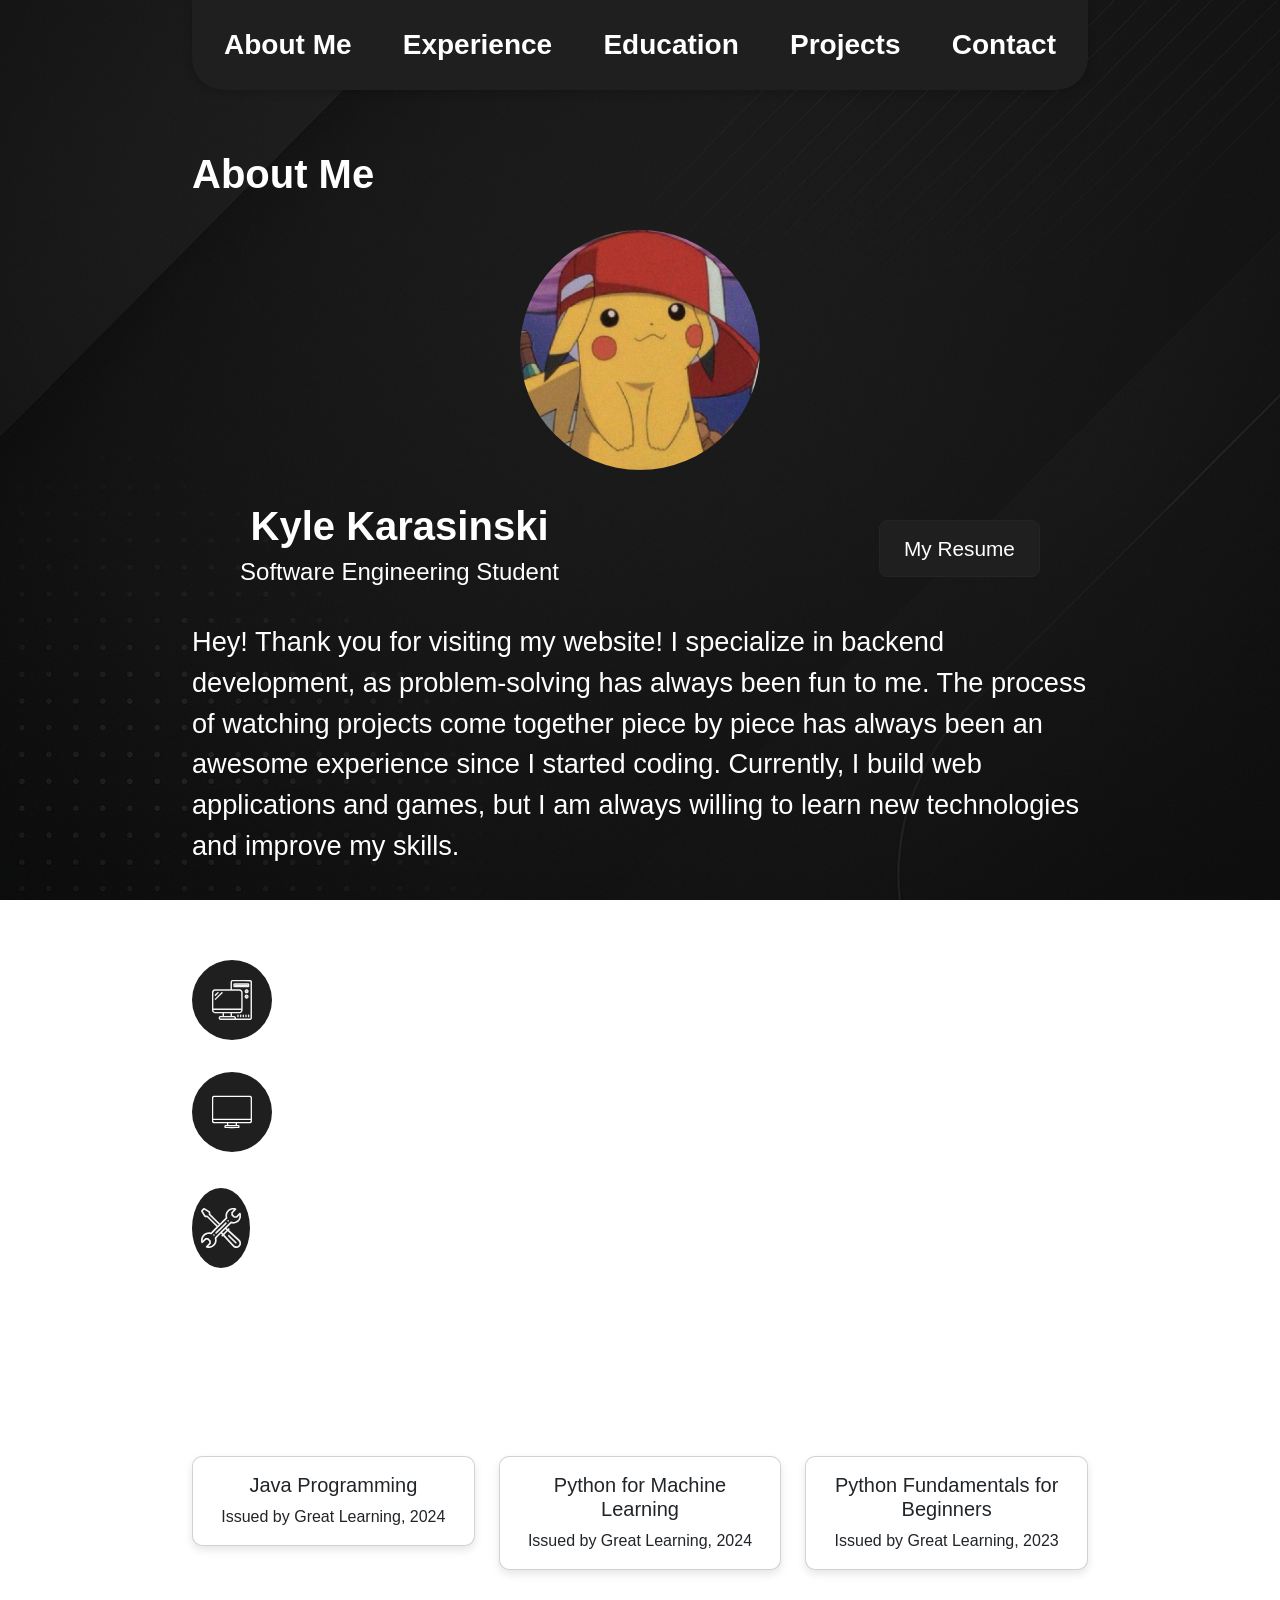
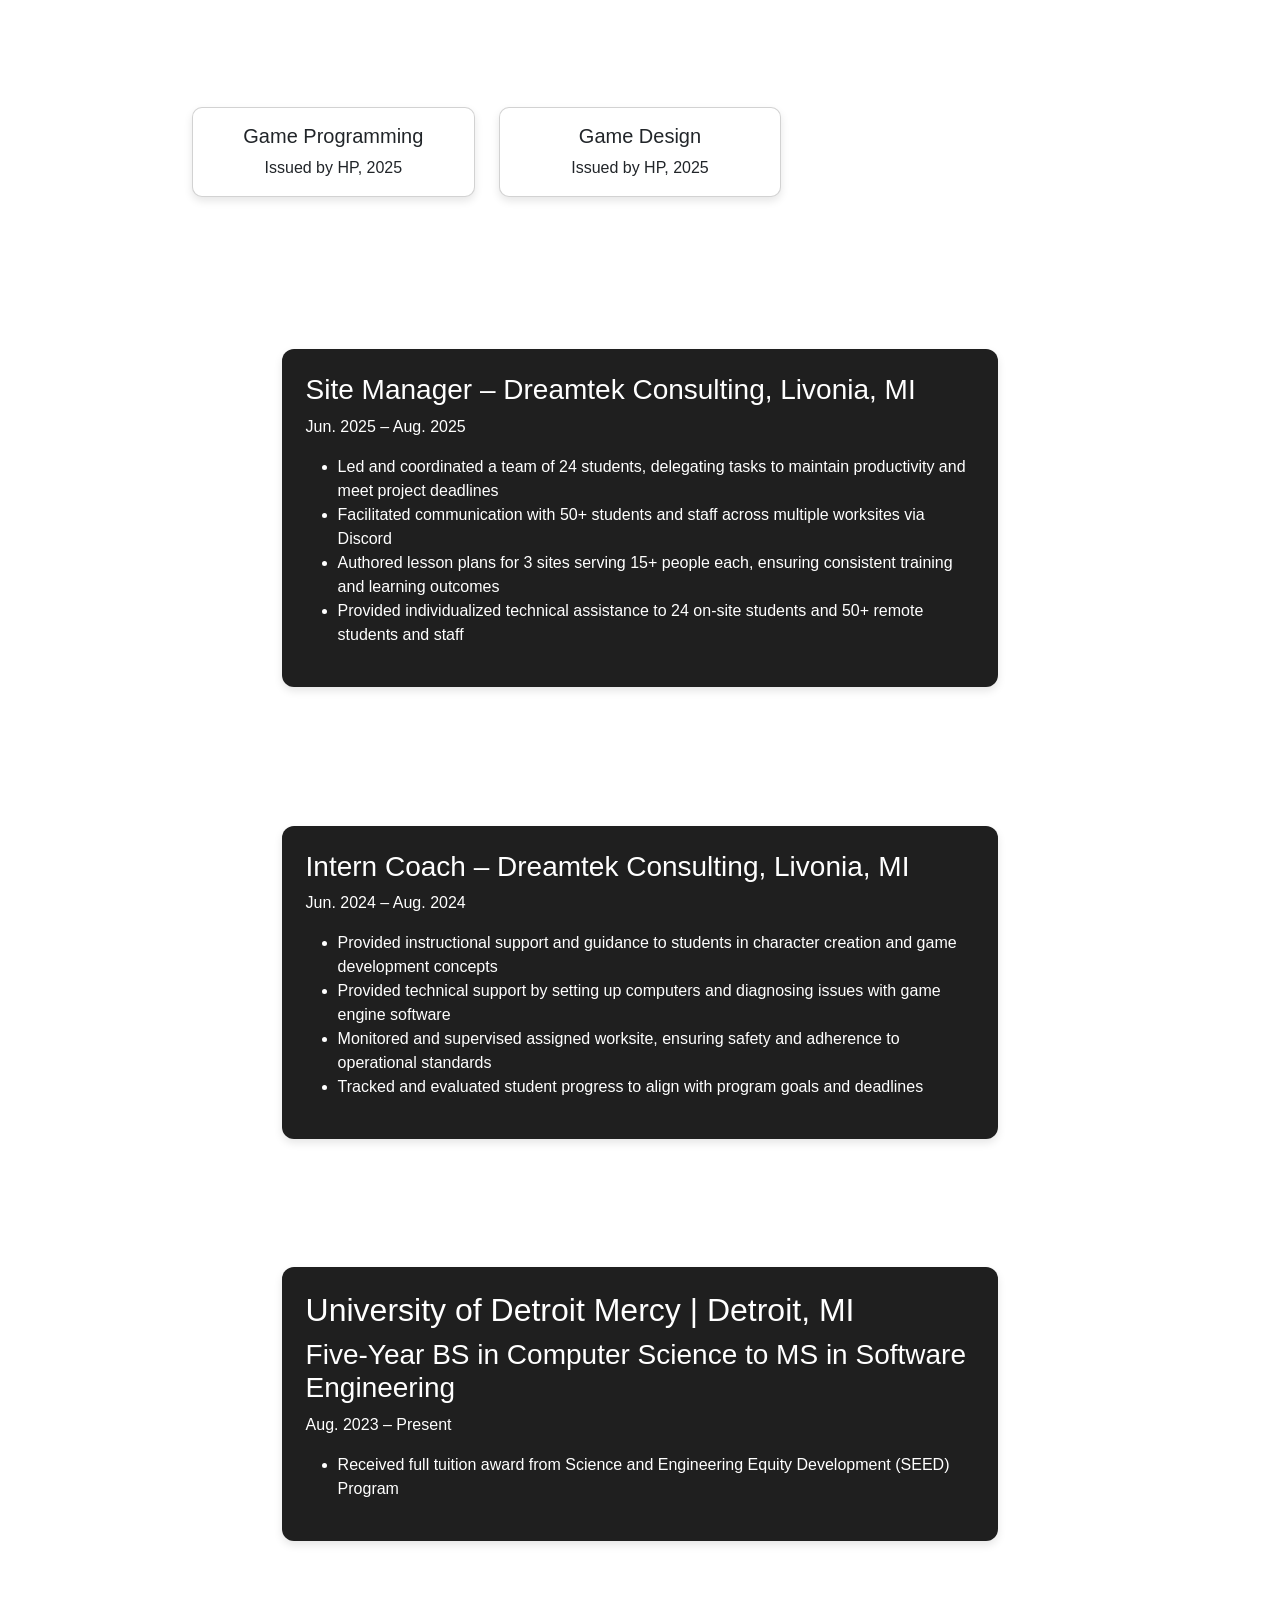
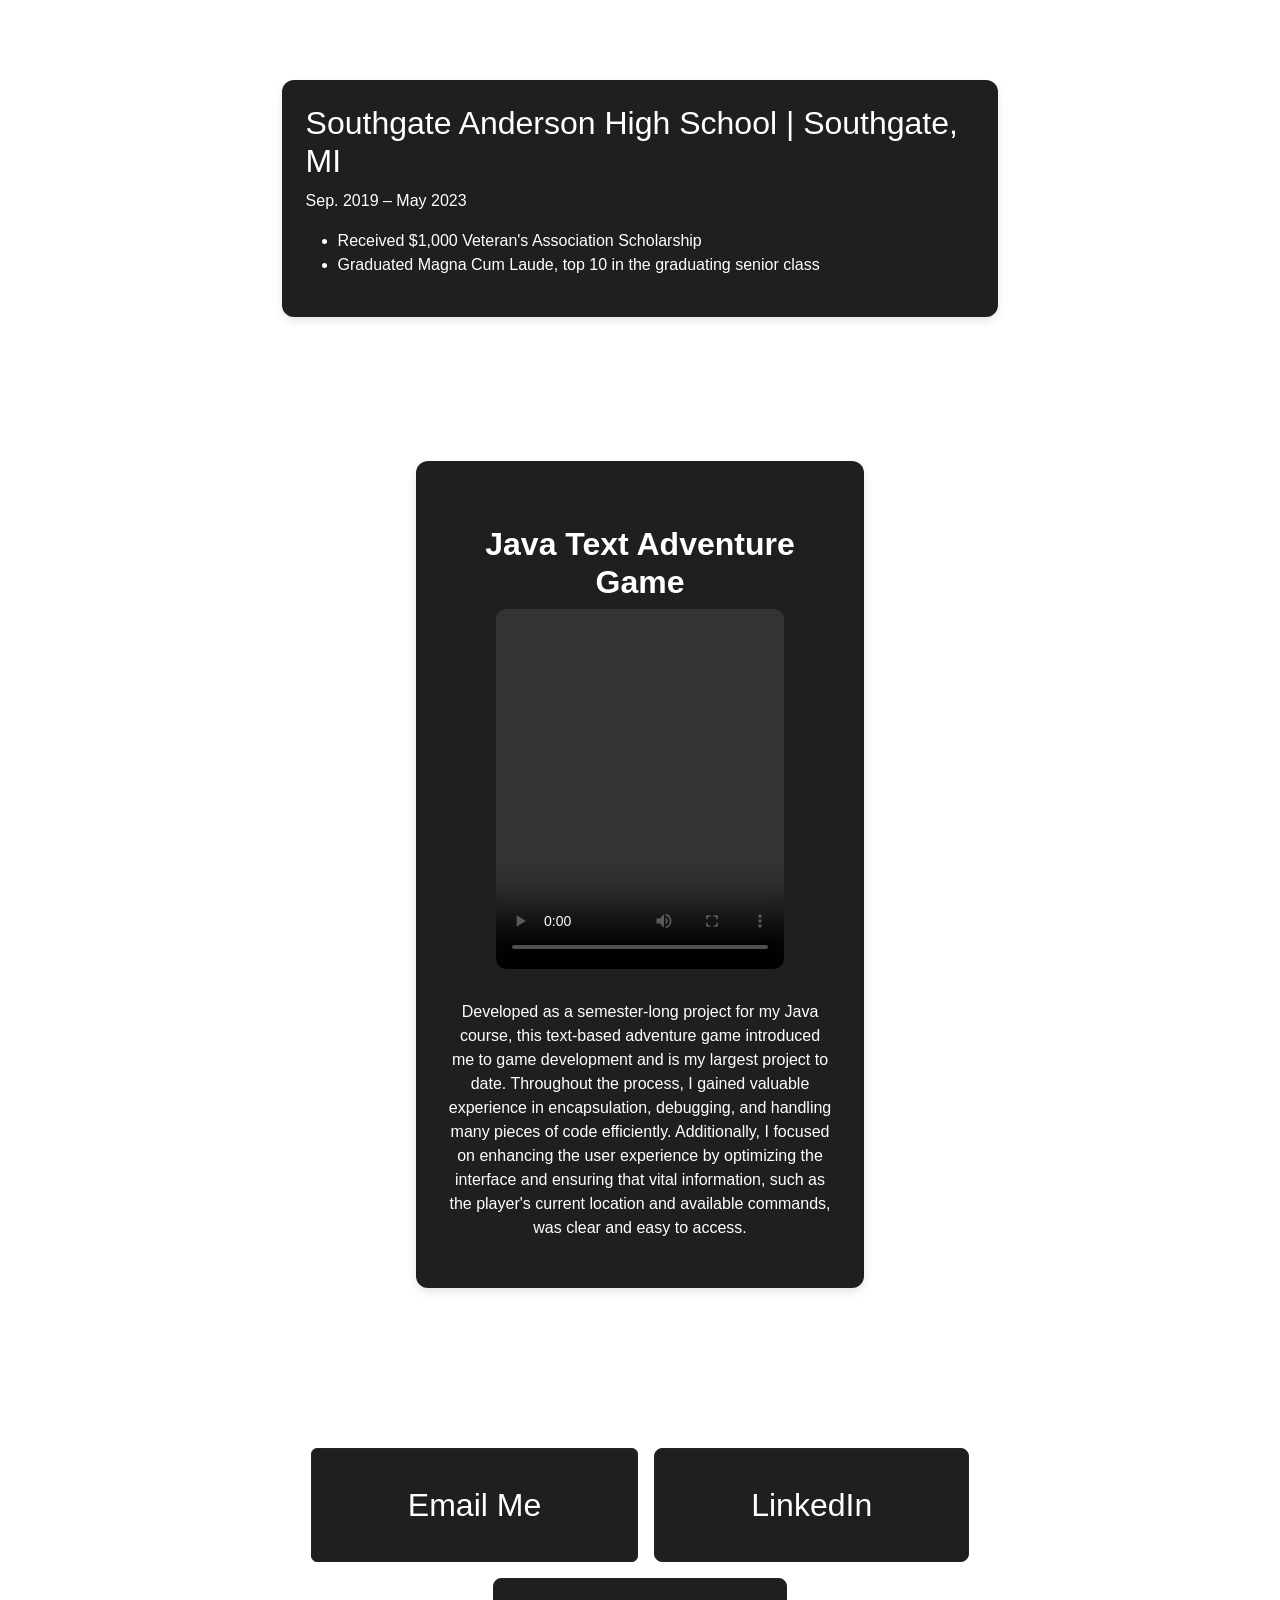
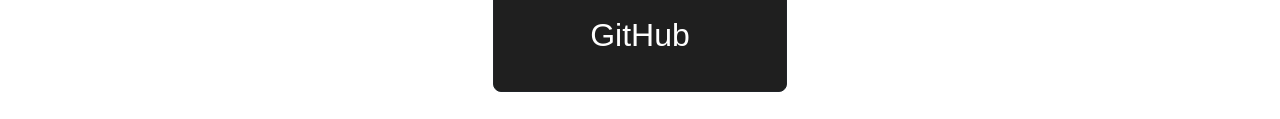
==== commit ea1debcd: "Added smooth scrolling to navs" ====
--- a/docs/index.html
+++ b/docs/index.html
@@ -22,17 +22,30 @@
     <link href="https://fonts.googleapis.com/css2?family=Cabin:ital,wght@0,400..700;1,400..700&display=swap" rel="stylesheet">
   </head>
 
+    <script>
+        document.querySelectorAll('.nav-link').forEach(link => {
+        link.addEventListener('click', e => {
+            e.preventDefault();
+            const target = document.getElementById(link.dataset.target);
+            if (target) {
+            target.scrollIntoView({ behavior: 'smooth' });
+            }
+        });
+        });
+    </script>
+
+
   <body>
     <header>
 
       <div id="navDiv">
         <nav class="navbar">
             <div class="container">
-                <a class="nav-link" href="#aboutMeDiv">About Me</a>
-                <a class="nav-link" href="#jobHeader">Experience</a>
-                <a class="nav-link" href="#educationHeader">Education</a>
-                <a class="nav-link" href="#projectsHeader">Projects</a>
-                <a class="nav-link" href="#contactHeader">Contact</a>
+                <a class="nav-link" data-target="aboutMeDiv">About Me</a>
+                <a class="nav-link" data-target="jobHeader">Experience</a>
+                <a class="nav-link" data-target="educationHeader">Education</a>
+                <a class="nav-link" data-target="projectsHeader">Projects</a>
+                <a class="nav-link" data-target="contactHeader">Contact</a>
             </div>
         </nav>
 
--- a/docs/CSS/aboutme.css
+++ b/docs/CSS/aboutme.css
@@ -6,6 +6,9 @@
     display: flex;
     align-items: center;
     gap: 2rem;
+    flex-wrap: wrap;
+    justify-content: center;
+    text-align: center;
 }
 
 .profile-img {
@@ -19,11 +22,14 @@
     display: flex;
     align-items: center;
     gap: 20rem;
+    flex-wrap: wrap;
+    justify-content: center;
 }
 
 .profile-text {
     display: flex;
     flex-direction: column;
+    align-items: center;
 }
 
 .profile-text h1 {
@@ -75,4 +81,28 @@
 
 #certLink:hover {
     text-decoration: underline;
+}
+
+/* ------------------- */
+/* MOBILE OPTIMIZATION */
+/* ------------------- */
+@media (max-width: 768px) {
+    .profile {
+        flex-direction: column;
+        gap: 1.5rem;
+    }
+
+    .profile-info {
+        flex-direction: column;
+        gap: 1.5rem;
+    }
+
+    .profile-img {
+        width: 10rem;
+        height: 10rem;
+    }
+
+    .profile-text h1 {
+        font-size: 2rem;
+    }
 }
--- a/docs/CSS/nav.css
+++ b/docs/CSS/nav.css
@@ -15,6 +15,7 @@
     margin: 0 1.25rem;
     text-decoration: none;
     transition: color 0.3s ease, transform 0.2s ease;
+    font-weight: bold;
 }
 
 .nav-link:hover {
--- a/docs/CSS/experience.css
+++ b/docs/CSS/experience.css
@@ -26,4 +26,31 @@
     padding: 1.5rem;
     width: 80%;
     box-shadow: 0 4px 8px rgba(0,0,0,0.1);
+}
+
+/* --- Mobile Optimization --- */
+@media (max-width: 768px) {
+    .job {
+        width: 90%;
+        padding: 1.25rem;
+    }
+
+    .arrow {
+        padding-bottom: 5%;
+    }
+}
+
+@media (max-width: 480px) {
+    .job {
+        width: 95%;
+        padding: 1rem;
+    }
+
+    .card {
+        border-radius: 8px;
+    }
+
+    .arrow {
+        font-size: 1.25rem;
+    }
 }
--- a/docs/CSS/education.css
+++ b/docs/CSS/education.css
@@ -22,4 +22,4 @@
 .arrow {
     font-size: 2rem;
     color: #ffffff;
-}
+}
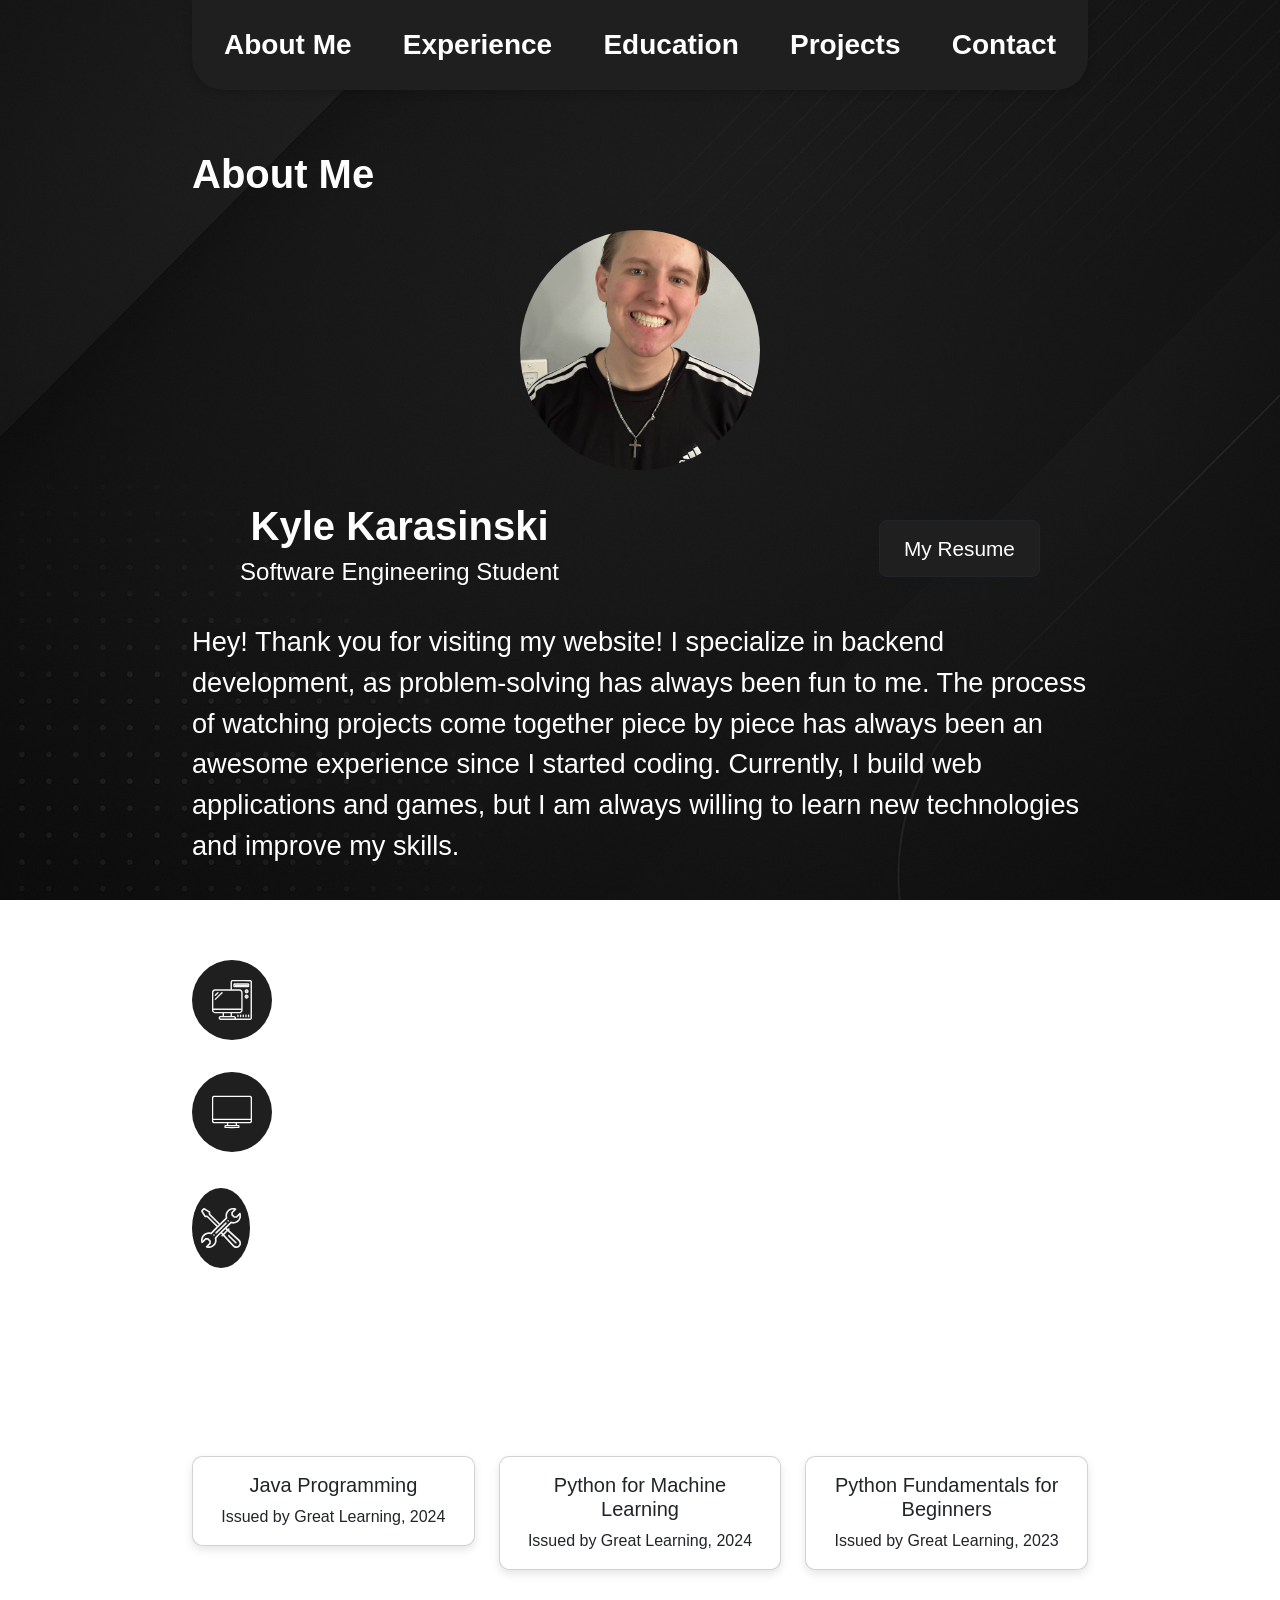
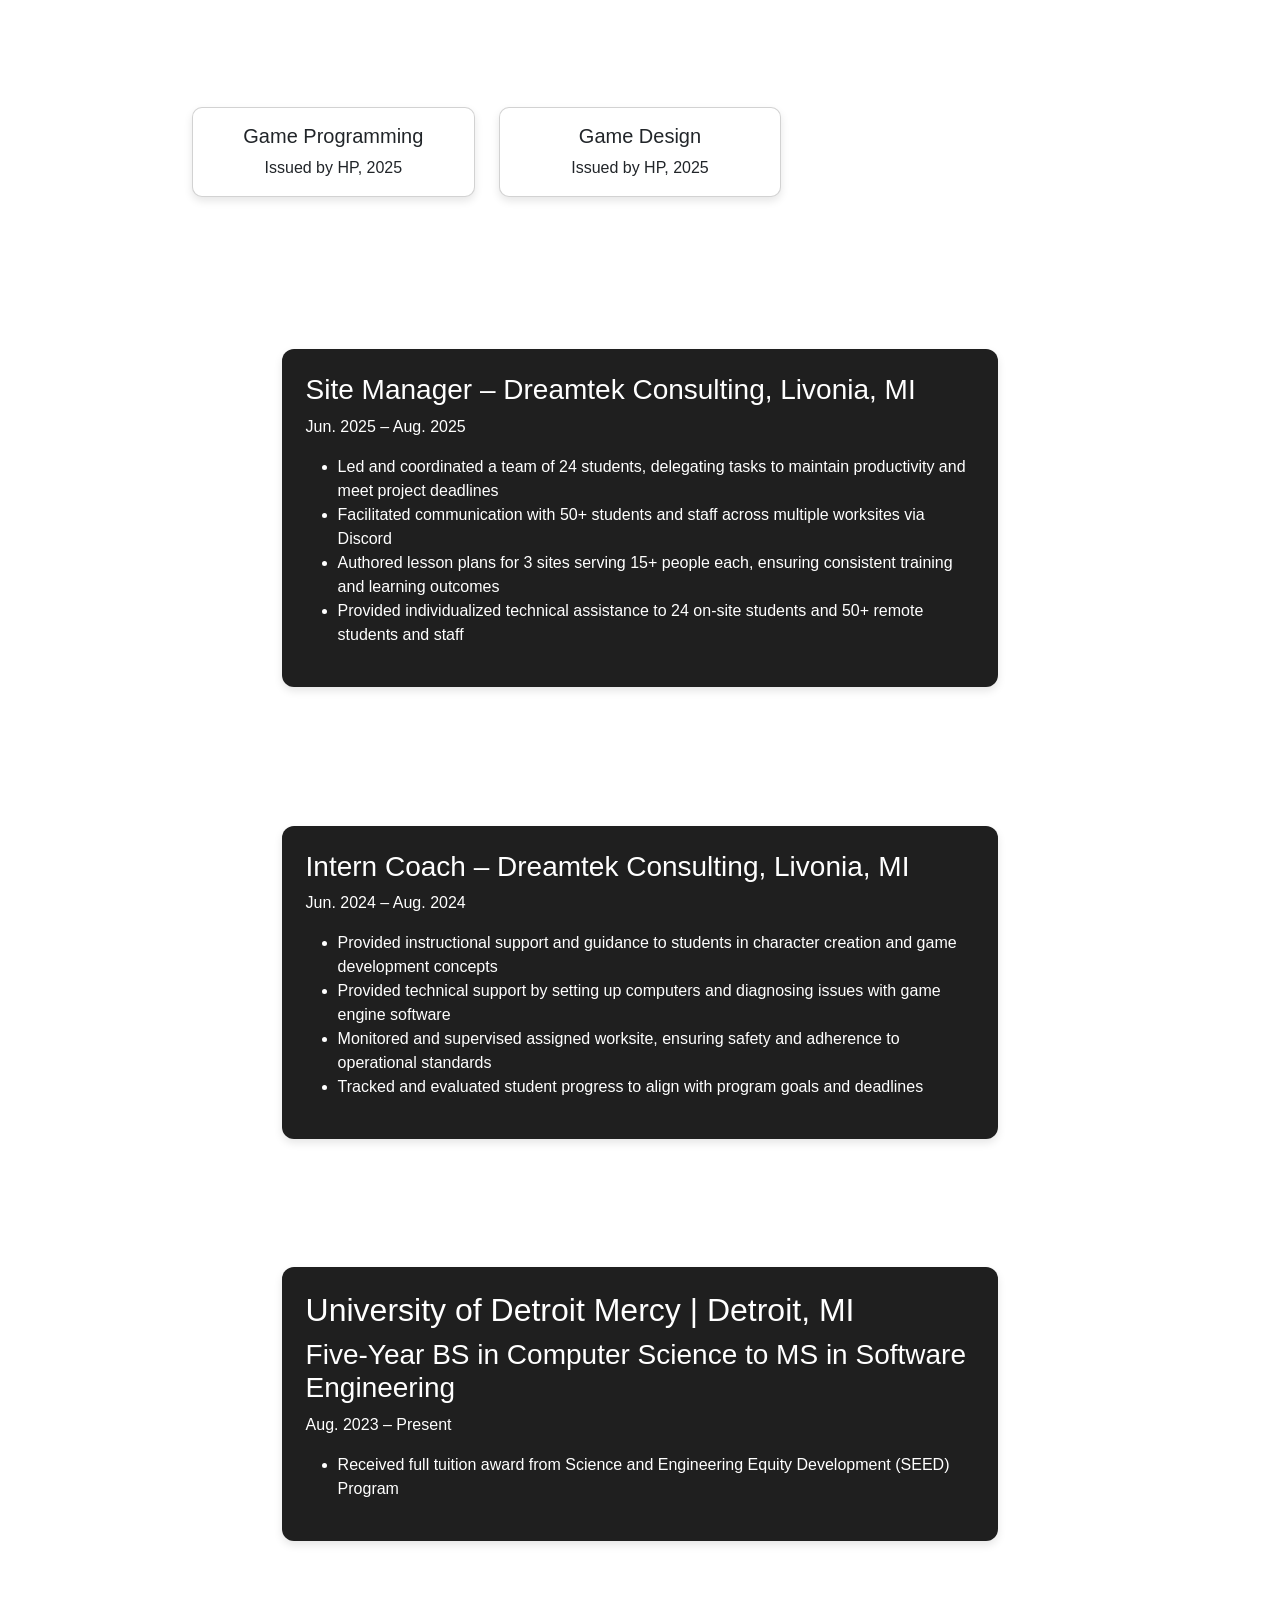
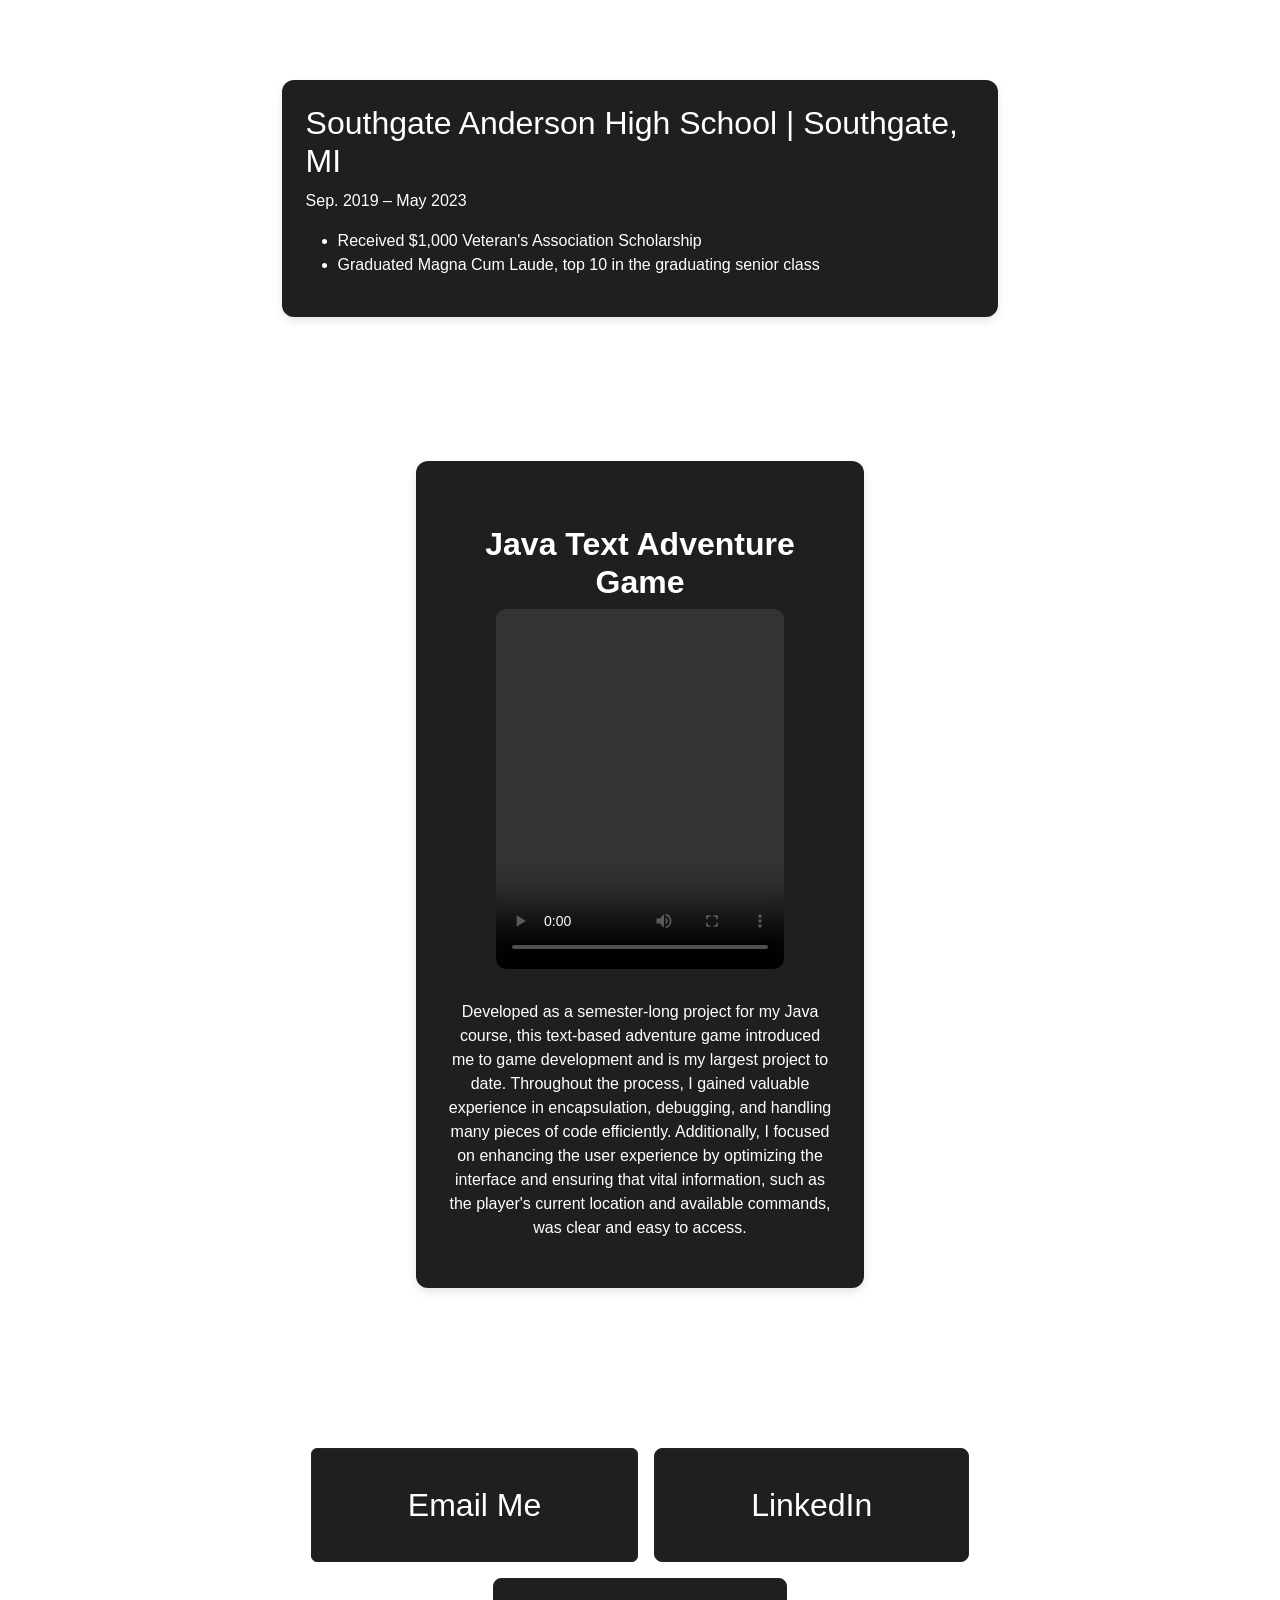
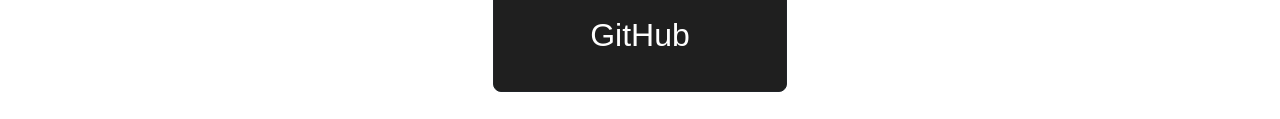
==== commit 1260c0b6: "Changed headshot photo" ====
--- a/docs/index.html
+++ b/docs/index.html
@@ -23,13 +23,18 @@
   </head>
 
     <script>
-        document.querySelectorAll('.nav-link').forEach(link => {
-        link.addEventListener('click', e => {
+        document.addEventListener('DOMContentLoaded', () => {
+        document.querySelectorAll('.nav-link[data-target]').forEach(link => {
+            link.addEventListener('click', e => {
             e.preventDefault();
-            const target = document.getElementById(link.dataset.target);
-            if (target) {
-            target.scrollIntoView({ behavior: 'smooth' });
-            }
+            const id = link.dataset.target;
+            const target = document.getElementById(id);
+            if (!target) return;
+            target.scrollIntoView({ behavior: 'smooth', block: 'start' });
+            target.setAttribute('tabindex', '-1');
+            target.focus({ preventScroll: true });
+            setTimeout(() => target.removeAttribute('tabindex'), 1000);
+            });
         });
         });
     </script>
@@ -41,11 +46,11 @@
       <div id="navDiv">
         <nav class="navbar">
             <div class="container">
-                <a class="nav-link" data-target="aboutMeDiv">About Me</a>
-                <a class="nav-link" data-target="jobHeader">Experience</a>
-                <a class="nav-link" data-target="educationHeader">Education</a>
-                <a class="nav-link" data-target="projectsHeader">Projects</a>
-                <a class="nav-link" data-target="contactHeader">Contact</a>
+                <a class="nav-link" href="#" data-target="aboutMeDiv">About Me</a>
+                <a class="nav-link" href="#" data-target="jobHeader">Experience</a>
+                <a class="nav-link" href="#" data-target="educationHeader">Education</a>
+                <a class="nav-link" href="#" data-target="projectsHeader">Projects</a>
+                <a class="nav-link" href="#" data-target="contactHeader">Contact</a>
             </div>
         </nav>
 
@@ -55,7 +60,7 @@
     <div id="aboutMeDiv">
         <h2 id="aboutMeHeader" class="sectionHeader">About Me</h2>
             <div class="profile">
-                <img src="./Assets/Images/sparkz_pika_pfp.jpg" alt="Profile Photo" class="profile-img">
+                <img src="./Assets/Images/headshot.jpg" alt="Profile Photo" class="profile-img">
 
                 <div class="profile-info">
                     <div class="profile-text">
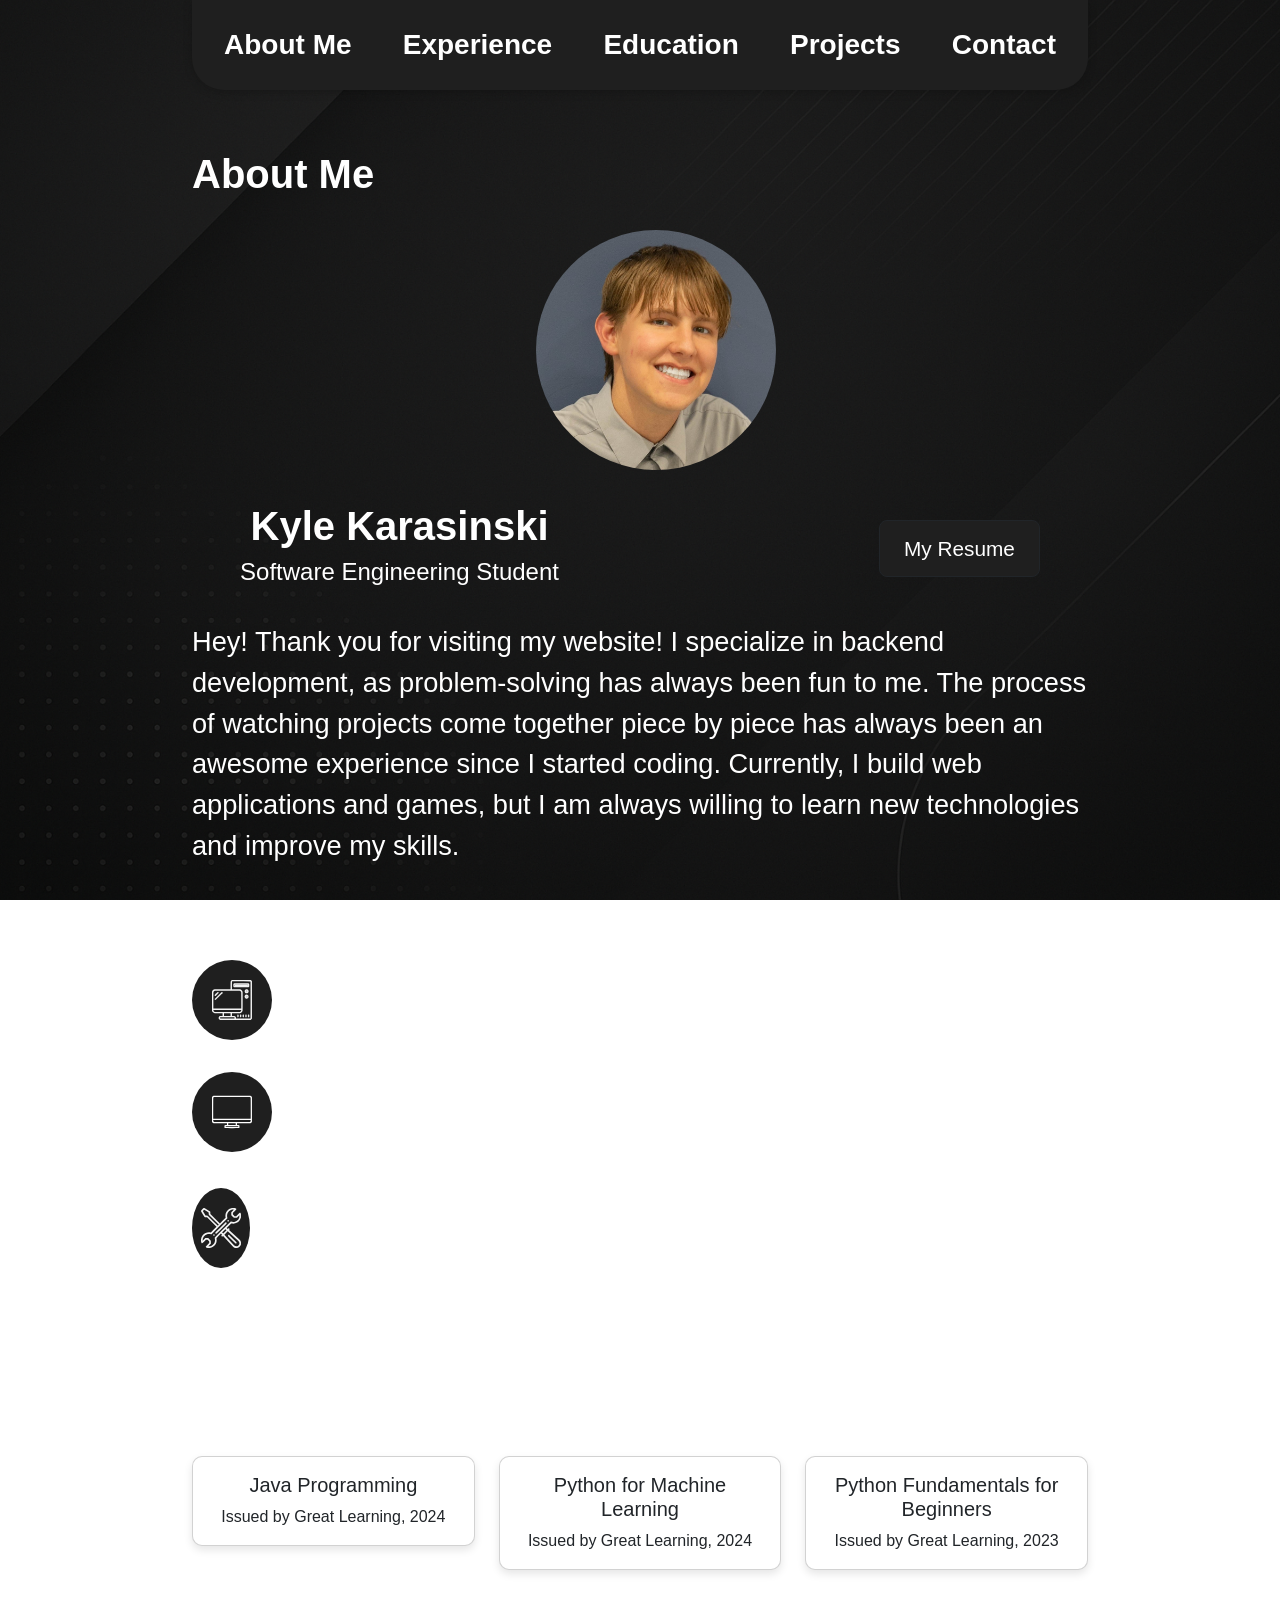
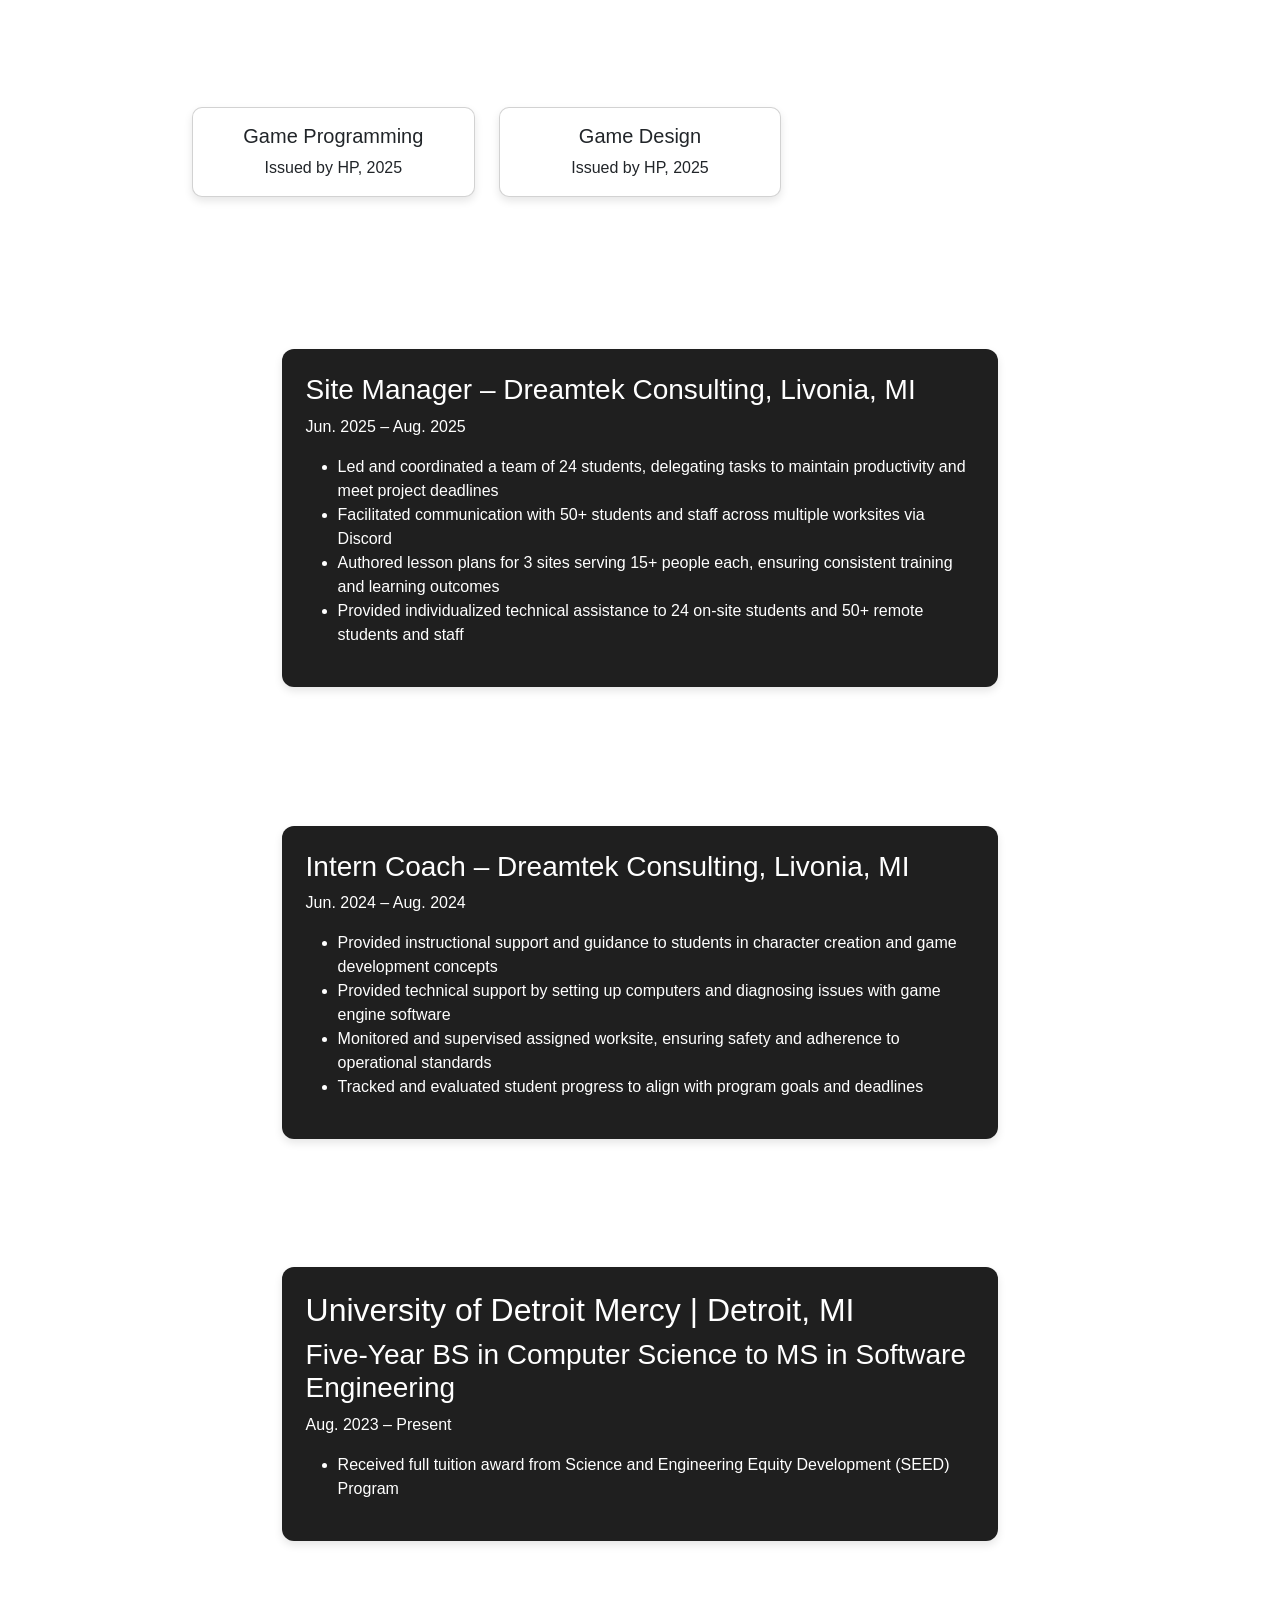
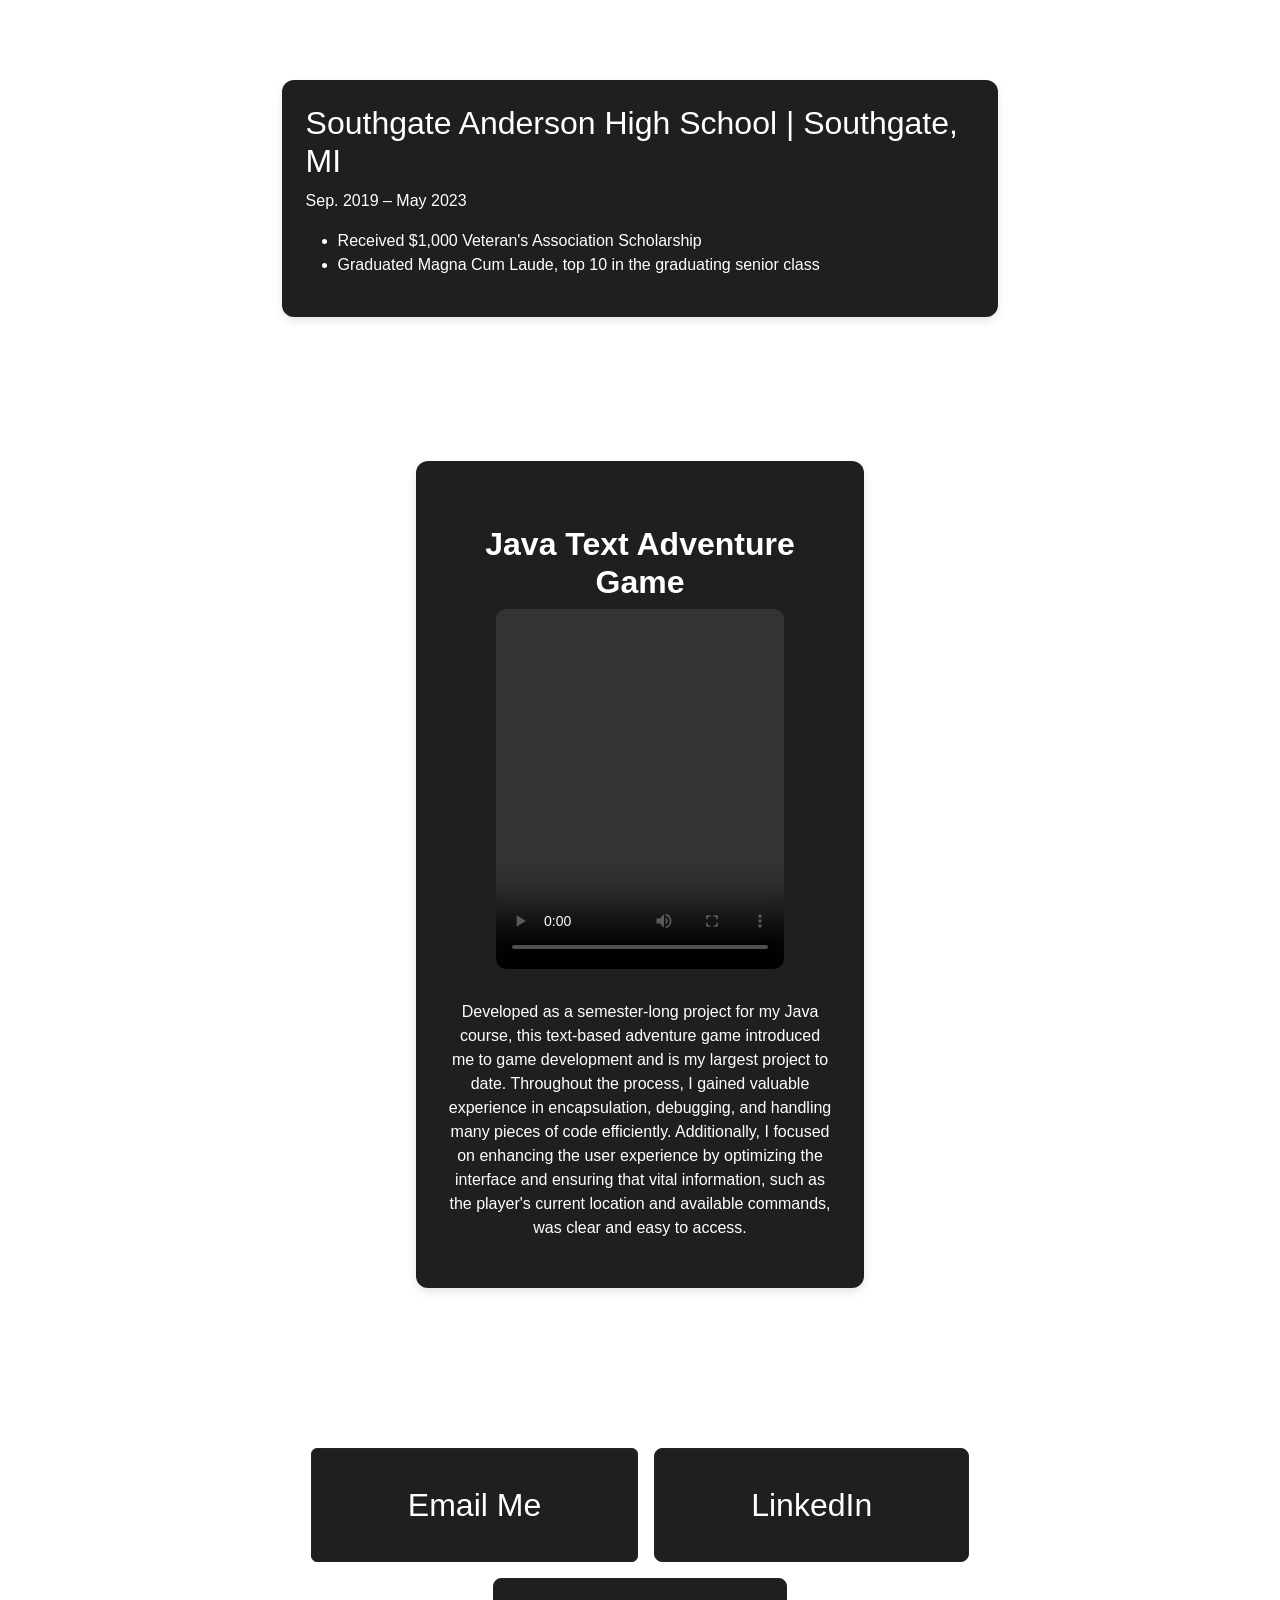
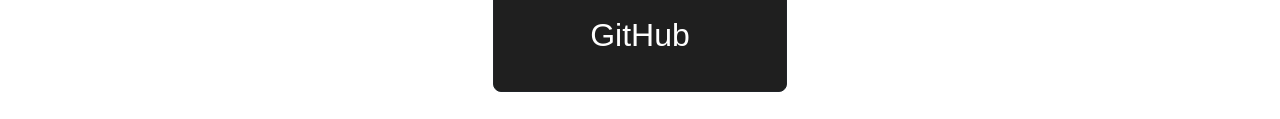
==== commit 854d7fd8: "Fixed headshot...like ACTUALLY this time." ====
--- a/docs/index.html
+++ b/docs/index.html
@@ -60,6 +60,7 @@
     <div id="aboutMeDiv">
         <h2 id="aboutMeHeader" class="sectionHeader">About Me</h2>
             <div class="profile">
+                <div class="profile-img-wrapper"></div>
                 <img src="./Assets/Images/headshot.jpg" alt="Profile Photo" class="profile-img">
 
                 <div class="profile-info">
